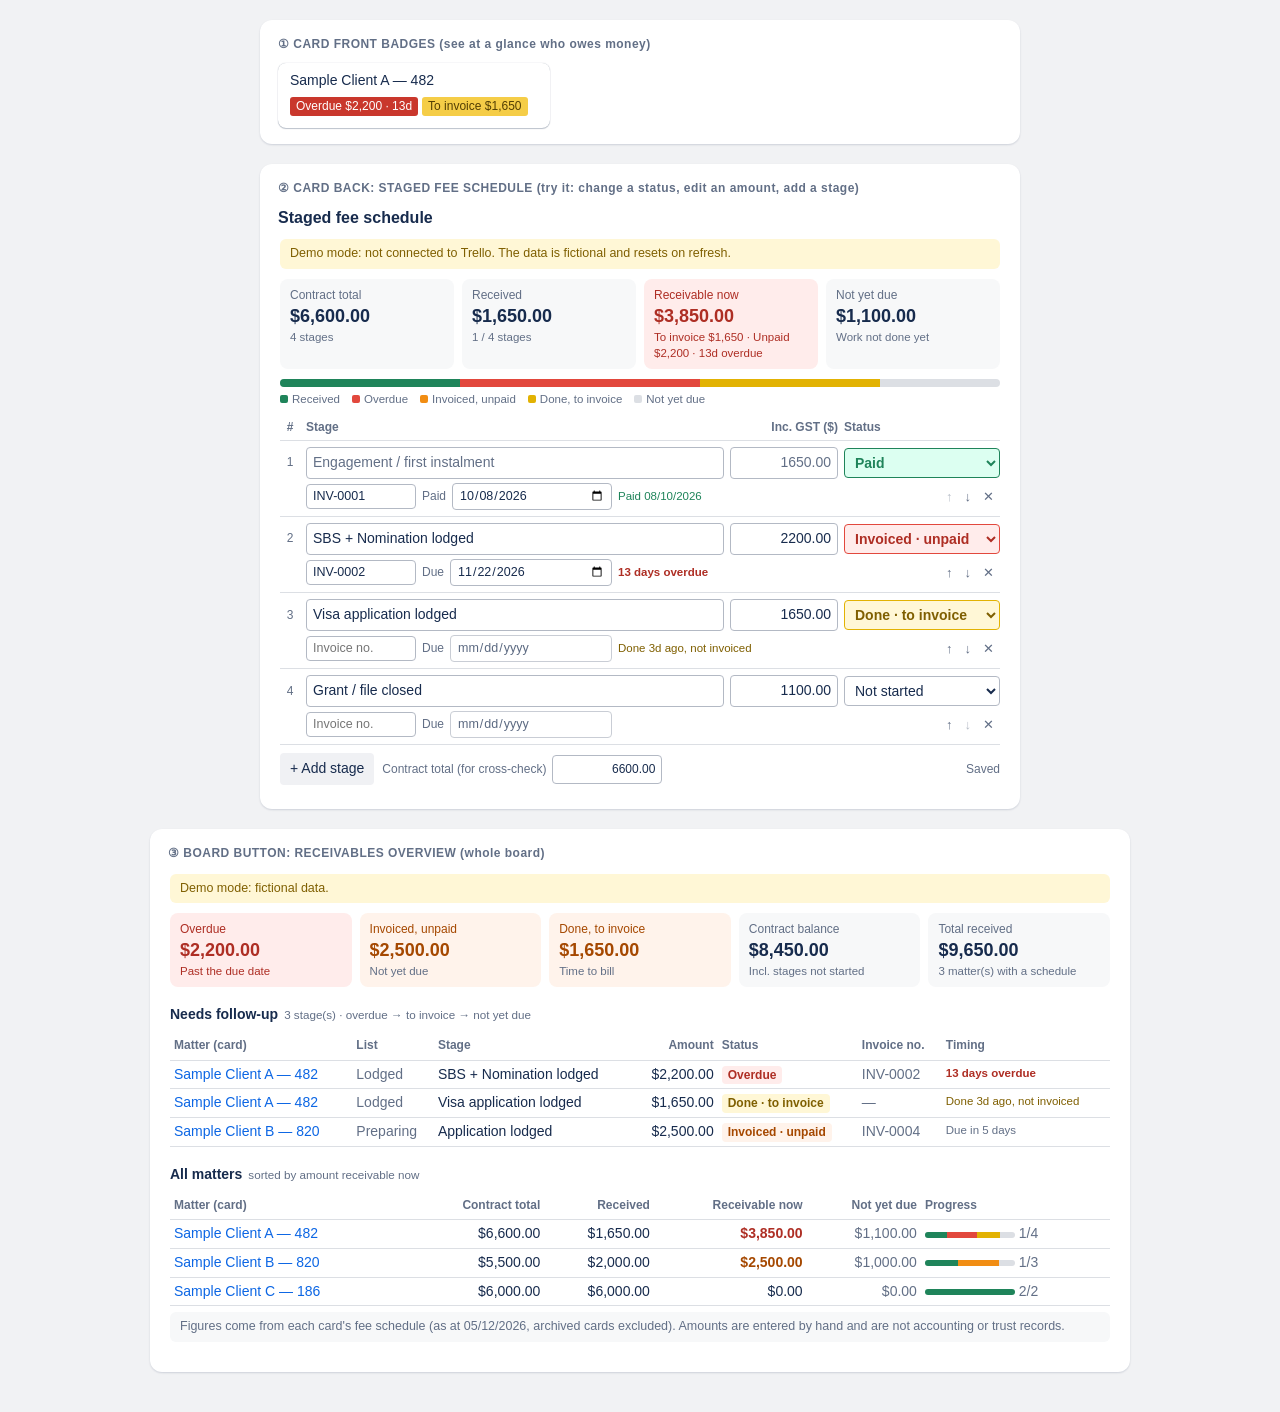
==== demo-preview.html @ 7f4d50b5 "Add Matter Fee Manager Trello Power-Up (English) Staged fee schedule for fixed-fee matters: card-bac" ====
<!DOCTYPE html>
<html lang="en">
<head>
<meta charset="utf-8">
<meta name="viewport" content="width=device-width, initial-scale=1">
<title>Matter Fee Manager — offline demo</title>
<style>
:root {
  --fg: #172b4d; --muted: #626f86; --line: #dcdfe4; --bg: transparent; --panel: #f7f8f9;
  --input-bg: #ffffff; --input-line: #b3b9c4; --focus: #388bff;
  --green: #1f845a; --green-bg: #dcfff1;
  --yellow: #7f5f01; --yellow-bg: #fff7d6; --yellow-bar: #e2b203;
  --orange: #a54800; --orange-bg: #fff3eb; --orange-bar: #f18d13;
  --red: #ae2e24; --red-bg: #ffeceb; --red-bar: #e2483d;
  --gray-bar: #dcdfe4; --btn: #091e420f; --btn-hover: #091e4224; --primary: #0c66e4; --primary-fg: #fff;
}
:root[data-theme="dark"] {
  --fg: #b6c2cf; --muted: #8c9bab; --line: #38414a; --panel: #22272b;
  --input-bg: #22272b; --input-line: #738496; --focus: #85b8ff;
  --green: #7ee2b8; --green-bg: #164b35;
  --yellow: #f5cd47; --yellow-bg: #533f04; --yellow-bar: #cf9f02;
  --orange: #fec195; --orange-bg: #702e00; --orange-bar: #f18d13;
  --red: #fd9891; --red-bg: #5d1f1a; --red-bar: #e2483d;
  --gray-bar: #454f59; --btn: #a1bdd914; --btn-hover: #a6c5e229; --primary: #579dff; --primary-fg: #1d2125;
}
* { box-sizing: border-box; }
html, body { margin: 0; padding: 0; background: var(--bg); }
body {
  color: var(--fg);
  font: 14px/1.4 -apple-system, BlinkMacSystemFont, "Segoe UI", Roboto, "Noto Sans", "PingFang SC", "Microsoft YaHei", sans-serif;
}
.mfm { padding: 2px 2px 8px; }
.mfm.pad { padding: 16px; }
.muted { color: var(--muted); }
.num { font-variant-numeric: tabular-nums; text-align: right; white-space: nowrap; }

/* summary */
.tiles { display: grid; grid-template-columns: repeat(4, minmax(0, 1fr)); gap: 8px; }
.tiles.five { grid-template-columns: repeat(5, minmax(0, 1fr)); }
.tile { background: var(--panel); border-radius: 8px; padding: 8px 10px; min-width: 0; }
.tile .k { font-size: 12px; color: var(--muted); }
.tile .v { font-size: 18px; font-weight: 600; font-variant-numeric: tabular-nums; white-space: nowrap; overflow: hidden; text-overflow: ellipsis; }
.tile .sub { font-size: 11.5px; color: var(--muted); min-height: 16px; }
.tile.hot { background: var(--orange-bg); }
.tile.hot .v, .tile.hot .k { color: var(--orange); }
.tile.late { background: var(--red-bg); }
.tile.late .v, .tile.late .k, .tile.late .sub { color: var(--red); }
.tile.done { background: var(--green-bg); }
.tile.done .v, .tile.done .k { color: var(--green); }

.bar { display: flex; height: 8px; border-radius: 4px; overflow: hidden; background: var(--gray-bar); margin: 10px 0 4px; }
.bar i { display: block; height: 100%; }
.bar .p { background: var(--green); } .bar .l { background: var(--red-bar); }
.bar .w { background: var(--orange-bar); } .bar .t { background: var(--yellow-bar); }
.legend { display: flex; gap: 12px; flex-wrap: wrap; font-size: 11.5px; color: var(--muted); margin-bottom: 8px; }
.legend span::before { content: ""; display: inline-block; width: 8px; height: 8px; border-radius: 2px; margin-right: 4px; background: var(--gray-bar); }
.legend .p::before { background: var(--green); } .legend .l::before { background: var(--red-bar); }
.legend .w::before { background: var(--orange-bar); } .legend .t::before { background: var(--yellow-bar); }

.note { border-radius: 6px; padding: 6px 10px; font-size: 12.5px; margin: 6px 0; }
.note.warn { background: var(--yellow-bg); color: var(--yellow); }
.note.err { background: var(--red-bg); color: var(--red); }
.note.info { background: var(--panel); color: var(--muted); }

/* tables */
table { width: 100%; border-collapse: collapse; }
th { text-align: left; font-size: 12px; font-weight: 600; color: var(--muted); padding: 6px 4px; border-bottom: 1px solid var(--line); white-space: nowrap; }
td { padding: 4px; border-bottom: 1px solid var(--line); vertical-align: top; }
th.num { text-align: right; }
td.idx { color: var(--muted); width: 22px; padding-top: 10px; font-size: 12px; }
tr.paid td input.name { color: var(--muted); }

input[type="text"], input[type="date"], input[type="number"], select, textarea {
  width: 100%; font: inherit; color: var(--fg); background: var(--input-bg);
  border: 1px solid var(--input-line); border-radius: 4px; padding: 5px 6px; min-width: 0;
}
input:focus, select:focus, textarea:focus { outline: 2px solid var(--focus); outline-offset: -1px; }
input.bad { outline: 2px solid var(--red-bar); outline-offset: -1px; }
input:disabled, select:disabled { opacity: .7; }
input.amt { text-align: right; font-variant-numeric: tabular-nums; }
td.c-amt { width: 104px; } td.c-st { width: 148px; } td.c-inv { width: 96px; } td.c-date { width: 136px; } td.c-act { width: 74px; white-space: nowrap; }
select.s0 { background: var(--input-bg); }
select.s1 { background: var(--yellow-bg); color: var(--yellow); border-color: var(--yellow-bar); font-weight: 600; }
select.s2 { background: var(--orange-bg); color: var(--orange); border-color: var(--orange-bar); font-weight: 600; }
select.s2.late { background: var(--red-bg); color: var(--red); border-color: var(--red-bar); }
select.s3 { background: var(--green-bg); color: var(--green); border-color: var(--green); font-weight: 600; }
.hint { font-size: 11.5px; color: var(--muted); margin-top: 2px; white-space: nowrap; }
.hint.warn { color: var(--yellow); } .hint.late { color: var(--red); font-weight: 600; } .hint.ok { color: var(--green); }

.pill { display: inline-block; border-radius: 4px; padding: 1px 6px; font-size: 12px; font-weight: 600; white-space: nowrap; }
.pill.s1 { background: var(--yellow-bg); color: var(--yellow); }
.pill.s2 { background: var(--orange-bg); color: var(--orange); }
.pill.late { background: var(--red-bg); color: var(--red); }

button { font: inherit; color: var(--fg); background: var(--btn); border: 0; border-radius: 4px; padding: 6px 10px; cursor: pointer; }
button:hover { background: var(--btn-hover); }
button.primary { background: var(--primary); color: var(--primary-fg); font-weight: 600; }
button.icon { padding: 4px 6px; background: transparent; color: var(--muted); font-size: 13px; line-height: 1; }
button.icon:hover { background: var(--btn-hover); color: var(--fg); }
button.danger { background: var(--red-bg); color: var(--red); font-size: 12px; padding: 4px 6px; }
button:disabled { opacity: .45; cursor: default; }
a.link { color: var(--primary); cursor: pointer; text-decoration: none; }
a.link:hover { text-decoration: underline; }

.foot { display: flex; align-items: center; gap: 8px; flex-wrap: wrap; margin-top: 8px; }
.foot .grow { flex: 1; }
.foot label { font-size: 12px; color: var(--muted); display: flex; align-items: center; gap: 6px; }
.foot label input { width: 110px; }
.savebar { display: flex; align-items: center; gap: 8px; }
.savebar .state { font-size: 12px; color: var(--muted); }
.savebar .state.dirty { color: var(--orange); font-weight: 600; }

h2 { font-size: 14px; margin: 18px 0 6px; }
h2 small { font-weight: 400; color: var(--muted); margin-left: 6px; }
.empty { padding: 14px; text-align: center; color: var(--muted); background: var(--panel); border-radius: 8px; }
.demo-banner { background: var(--yellow-bg); color: var(--yellow); border-radius: 6px; padding: 6px 10px; font-size: 12.5px; margin-bottom: 10px; }
.field { margin-bottom: 12px; }
.field > label { display: block; font-size: 12px; font-weight: 600; color: var(--muted); margin-bottom: 4px; }
.tpl { border: 1px solid var(--line); border-radius: 8px; padding: 8px; margin-bottom: 8px; }
.tpl .row { display: flex; gap: 6px; margin-bottom: 6px; }
textarea { min-height: 84px; resize: vertical; font-family: inherit; }
.minibar { display: inline-flex; width: 90px; height: 6px; border-radius: 3px; overflow: hidden; background: var(--gray-bar); vertical-align: middle; }
.minibar i { display: block; height: 100%; }

@media (max-width: 560px) {
  .tiles, .tiles.five { grid-template-columns: repeat(2, minmax(0, 1fr)); }
  td.c-inv, th.c-inv { display: none; }
  td.c-st { width: 120px; } td.c-date { width: 120px; }
}

/* fee schedule stage rows (two-line layout for the narrow card back) */
.stage { border-bottom: 1px solid var(--line); padding: 6px 0; }
.stage.head { padding: 4px 0; font-size: 12px; font-weight: 600; color: var(--muted); }
.stage .l1 { display: grid; grid-template-columns: 20px minmax(0, 1fr) 108px 156px; gap: 6px; align-items: center; }
.stage .l2 { display: grid; grid-template-columns: 20px 110px 190px minmax(0, 1fr) auto; gap: 6px; align-items: center; margin-top: 4px; }
.stage .idx { color: var(--muted); font-size: 12px; text-align: center; }
.stage .l2 input { padding: 3px 6px; font-size: 12.5px; }
.stage .dl { display: flex; align-items: center; gap: 6px; font-size: 12px; color: var(--muted); white-space: nowrap; }
.stage .dl input { flex: 1; }
.stage .hint { margin-top: 0; overflow: hidden; text-overflow: ellipsis; }
.stage .acts { white-space: nowrap; }
.stage.paid input.name, .stage.paid input.amt { color: var(--muted); }
@media (max-width: 520px) {
  .stage .l1 { grid-template-columns: 20px minmax(0, 1fr) 96px; }
  .stage .l1 select { grid-column: 2 / 4; }
  .stage .l2 { grid-template-columns: 20px minmax(0, 1fr) minmax(0, 1.4fr); }
  .stage .l2 .hint { grid-column: 2 / 3; }
  .stage .l2 .acts { grid-column: 3 / 4; text-align: right; }
}
@media (max-width: 520px) { .stage.head .l1 span:nth-child(4) { display: none; } }

body { background: #f1f2f4; padding: 20px; }
.demo-wrap { max-width: 760px; margin: 0 auto 20px; background: #fff; border-radius: 12px; padding: 16px 18px; box-shadow: 0 1px 2px #091e4226; }
.demo-wrap.wide { max-width: 980px; }
.demo-h { font-size: 12px; font-weight: 700; color: #626f86; letter-spacing: .04em; margin-bottom: 10px; }
.front { width: 272px; background: #fff; border-radius: 8px; box-shadow: 0 1px 1px #091e4240, 0 0 1px #091e424f; padding: 8px 12px; }
.front .nm { margin-bottom: 6px; }
.bdg { display: inline-block; border-radius: 3px; padding: 1px 6px; font-size: 12px; margin: 0 4px 4px 0; background: #091e420f; }
.bdg.red { background: #c9372c; color: #fff; } .bdg.orange { background: #e2740f; color: #fff; }
.bdg.yellow { background: #f5cd47; color: #533f04; } .bdg.green { background: #1f845a; color: #fff; }
.sec-title { font-weight: 600; font-size: 16px; margin-bottom: 8px; }
</style>
</head>
<body>
<div class="demo-wrap"><div class="demo-h">① CARD FRONT BADGES (see at a glance who owes money)</div><div class="front"><div class="nm">Sample Client A — 482</div><div id="demo-badges"></div></div></div>
<div class="demo-wrap"><div class="demo-h">② CARD BACK: STAGED FEE SCHEDULE (try it: change a status, edit an amount, add a stage)</div><div class="sec-title">Staged fee schedule</div><div id="mfm-section" class="mfm"></div></div>
<div class="demo-wrap wide"><div class="demo-h">③ BOARD BUTTON: RECEIVABLES OVERVIEW (whole board)</div><div id="mfm-overview" class="mfm"></div></div>
<script>
/* Matter Fee Manager — shared logic (money, dates, statuses, totals, badges, demo data)
 * Where data lives:
 *   card   t.set('card',  'shared', 'fee', {...})   the staged fee schedule of each card
 *   board  t.set('board', 'shared', 'cfg', {...})   payment terms, stage templates
 * Trello limit: 4096 characters of serialized data per scope/visibility pair.
 */
(function (root) {
  'use strict';

  var MFM = {};
  MFM.KEY = 'fee';
  MFM.CFG_KEY = 'cfg';
  MFM.SIZE_LIMIT = 3900; // headroom below 4096

  // Status: 0 not started → 1 done, to invoice → 2 invoiced, unpaid → 3 paid
  MFM.STATUS = [
    { id: 0, label: 'Not started', cls: 's0' },
    { id: 1, label: 'Done · to invoice', cls: 's1' },
    { id: 2, label: 'Invoiced · unpaid', cls: 's2' },
    { id: 3, label: 'Paid', cls: 's3' }
  ];

  MFM.DEFAULT_CFG = {
    terms: 7,
    tpls: [
      {
        n: 'Three-stage example (fill in amounts)',
        st: [
          { n: 'Engagement / first instalment', a: 0 },
          { n: 'Application lodged', a: 0 },
          { n: 'Grant / file closed', a: 0 }
        ]
      }
    ]
  };

  /* ---------- dates ---------- */
  function pad(n) { return n < 10 ? '0' + n : '' + n; }
  function iso(d) { return d.getFullYear() + '-' + pad(d.getMonth() + 1) + '-' + pad(d.getDate()); }
  function parseIso(s) {
    var m = /^(\d{4})-(\d{2})-(\d{2})$/.exec(s || '');
    return m ? new Date(+m[1], +m[2] - 1, +m[3]) : null;
  }
  MFM.today = function () { return iso(new Date()); };
  MFM.addDays = function (s, n) {
    var d = parseIso(s);
    if (!d) return '';
    d.setDate(d.getDate() + n);
    return iso(d);
  };
  MFM.daysBetween = function (a, b) {
    var x = parseIso(a), y = parseIso(b);
    if (!x || !y) return 0;
    return Math.round((y.getTime() - x.getTime()) / 86400000);
  };
  MFM.fmtDate = function (s) {
    var d = parseIso(s);
    return d ? pad(d.getDate()) + '/' + pad(d.getMonth() + 1) + '/' + d.getFullYear() : '';
  };

  /* ---------- money (stored as integer cents to avoid float errors) ---------- */
  MFM.parseMoney = function (v) {
    if (typeof v === 'number') return isFinite(v) && v >= 0 ? Math.round(v * 100) : null;
    var s = String(v == null ? '' : v).replace(/[\s,，$＄]/g, '').replace(/^(AUD|A)/i, '');
    if (s === '') return 0;
    var m = /^(\d+)(?:\.(\d{1,2}))?$/.exec(s);
    if (!m) return null;
    var cents = parseInt(m[1], 10) * 100;
    if (m[2]) cents += parseInt((m[2] + '0').slice(0, 2), 10);
    return cents;
  };
  MFM.fmtMoney = function (cents, short) {
    cents = Math.round(cents || 0);
    var neg = cents < 0;
    if (neg) cents = -cents;
    var dollars = Math.floor(cents / 100).toString().replace(/\B(?=(\d{3})+(?!\d))/g, ',');
    var c = cents % 100;
    var out = '$' + dollars + (short && c === 0 ? '' : '.' + pad(c));
    return neg ? '-' + out : out;
  };
  MFM.moneyInput = function (cents) {
    cents = Math.round(cents || 0);
    return Math.floor(cents / 100) + '.' + pad(cents % 100);
  };

  /* ---------- data shape ---------- */
  MFM.newId = function () {
    return Math.random().toString(36).slice(2, 8);
  };
  MFM.newStage = function (name, amount) {
    return { i: MFM.newId(), n: name || '', a: amount || 0, s: 0 };
  };
  // normalise whatever was stored into {v, c?, st:[{i,n,a,s,inv,d,dd,bd,pd}]}
  MFM.normalize = function (fee) {
    var out = { v: 1, st: [] };
    if (!fee || typeof fee !== 'object') return out;
    if (typeof fee.c === 'number' && fee.c > 0) out.c = Math.round(fee.c);
    (fee.st || []).forEach(function (s) {
      if (!s || typeof s !== 'object') return;
      var st = {
        i: s.i || MFM.newId(),
        n: String(s.n || ''),
        a: typeof s.a === 'number' && isFinite(s.a) ? Math.round(s.a) : 0,
        s: s.s === 1 || s.s === 2 || s.s === 3 ? s.s : 0
      };
      ['inv', 'd', 'dd', 'bd', 'pd'].forEach(function (k) { if (s[k]) st[k] = String(s[k]); });
      out.st.push(st);
    });
    return out;
  };
  // drop empty fields before saving to save characters
  MFM.compact = function (fee) {
    var n = MFM.normalize(fee);
    n.st.forEach(function (s) { s.n = s.n.trim(); });
    return n;
  };
  MFM.cfg = function (raw) {
    var d = MFM.DEFAULT_CFG;
    if (!raw || typeof raw !== 'object') return JSON.parse(JSON.stringify(d));
    var terms = parseInt(raw.terms, 10);
    var out = { terms: isFinite(terms) && terms >= 0 ? terms : d.terms, tpls: [] };
    (Array.isArray(raw.tpls) ? raw.tpls : d.tpls).forEach(function (t) {
      if (!t || !t.n) return;
      out.tpls.push({
        n: String(t.n),
        st: (t.st || []).map(function (s) { return { n: String(s.n || ''), a: Math.round(s.a || 0) }; })
      });
    });
    return out;
  };
  MFM.fromTemplate = function (tpl) {
    return { v: 1, st: (tpl && tpl.st ? tpl.st : []).map(function (s) { return MFM.newStage(s.n, s.a); }) };
  };
  // template text: one stage per line, "Stage name | amount"
  MFM.parseTemplateLines = function (text) {
    var out = [], bad = [];
    String(text || '').split(/\r?\n/).forEach(function (line, idx) {
      line = line.trim();
      if (!line) return;
      var parts = line.split(/[|｜]/);
      var name = parts[0].trim();
      var amt = parts.length > 1 ? MFM.parseMoney(parts.slice(1).join('')) : 0;
      if (!name || amt === null) { bad.push(idx + 1); return; }
      out.push({ n: name, a: amt });
    });
    return { stages: out, badLines: bad };
  };
  MFM.templateToText = function (tpl) {
    return (tpl.st || []).map(function (s) { return s.n + ' | ' + MFM.moneyInput(s.a); }).join('\n');
  };

  /* ---------- status change: stamp dates automatically ---------- */
  MFM.setStatus = function (stage, to, cfg, today) {
    today = today || MFM.today();
    var terms = cfg && typeof cfg.terms === 'number' ? cfg.terms : MFM.DEFAULT_CFG.terms;
    to = +to;
    if (to >= 1 && !stage.dd) stage.dd = today;                 // date work completed
    if (to >= 2 && !stage.bd) stage.bd = today;                 // invoice date
    if (to >= 2 && !stage.d) stage.d = MFM.addDays(stage.bd, terms); // payment due date
    if (to >= 3 && !stage.pd) stage.pd = today;                 // date paid
    if (to < 3) delete stage.pd;
    if (to < 2) { delete stage.bd; delete stage.d; }
    if (to < 1) delete stage.dd;
    stage.s = to;
    return stage;
  };

  /* ---------- per-stage timing note ---------- */
  MFM.stageNote = function (stage, today) {
    today = today || MFM.today();
    if (stage.s === 1) {
      var w = stage.dd ? MFM.daysBetween(stage.dd, today) : 0;
      return { kind: 'warn', days: w, text: w > 0 ? 'Done ' + w + 'd ago, not invoiced' : 'Done today, to invoice' };
    }
    if (stage.s === 2) {
      if (!stage.d) return { kind: 'wait', days: 0, text: 'No due date set' };
      var late = MFM.daysBetween(stage.d, today);
      if (late > 0) return { kind: 'late', days: late, text: late + (late === 1 ? ' day' : ' days') + ' overdue' };
      if (late === 0) return { kind: 'wait', days: 0, text: 'Due today' };
      return { kind: 'wait', days: late, text: 'Due in ' + (-late) + (late === -1 ? ' day' : ' days') };
    }
    if (stage.s === 3) return { kind: 'ok', days: 0, text: stage.pd ? 'Paid ' + MFM.fmtDate(stage.pd) : 'Paid' };
    return { kind: 'none', days: 0, text: '' };
  };

  /* ---------- totals ---------- */
  MFM.summarize = function (fee, today) {
    today = today || MFM.today();
    var f = MFM.normalize(fee);
    var r = {
      n: f.st.length, nPaid: 0,
      sum: 0,        // sum of all stages
      paid: 0,       // paid
      toInvoice: 0,  // done, to invoice
      awaiting: 0,   // invoiced, unpaid (incl. overdue)
      overdue: 0,    // of which overdue
      overdueDays: 0,
      notDue: 0,     // not started
      contract: f.c || null
    };
    f.st.forEach(function (s) {
      r.sum += s.a;
      if (s.s === 3) { r.paid += s.a; r.nPaid++; }
      else if (s.s === 2) {
        r.awaiting += s.a;
        var late = s.d ? MFM.daysBetween(s.d, today) : 0;
        if (late > 0) { r.overdue += s.a; if (late > r.overdueDays) r.overdueDays = late; }
      }
      else if (s.s === 1) r.toInvoice += s.a;
      else r.notDue += s.a;
    });
    r.receivable = r.toInvoice + r.awaiting;        // due now but not yet received
    r.total = r.contract !== null ? r.contract : r.sum;
    r.mismatch = r.contract !== null && r.contract !== r.sum;
    r.outstanding = r.sum - r.paid;                 // contract balance still to collect
    return r;
  };

  /* ---------- card front badges ---------- */
  MFM.badges = function (fee, today) {
    if (!fee) return [];
    var r = MFM.summarize(fee, today);
    if (!r.n) return [];
    var out = [];
    if (r.overdue > 0) out.push({ text: 'Overdue ' + MFM.fmtMoney(r.overdue, true) + ' · ' + r.overdueDays + 'd', color: 'red' });
    if (r.awaiting - r.overdue > 0) out.push({ text: 'Unpaid ' + MFM.fmtMoney(r.awaiting - r.overdue, true), color: 'orange' });
    if (r.toInvoice > 0) out.push({ text: 'To invoice ' + MFM.fmtMoney(r.toInvoice, true), color: 'yellow' });
    if (!out.length) {
      if (r.sum > 0 && r.paid === r.sum) out.push({ text: 'Paid in full ' + MFM.fmtMoney(r.sum, true), color: 'green' });
      else out.push({ text: 'Paid ' + MFM.fmtMoney(r.paid, true) + ' / ' + MFM.fmtMoney(r.sum, true) });
    }
    return out;
  };

  MFM.sizeOf = function (obj) { return JSON.stringify(obj).length; };

  /* ---------- tiny DOM helper (textContent only, no HTML strings) ---------- */
  MFM.h = function (tag, attrs, kids) {
    var el = document.createElement(tag);
    if (attrs) Object.keys(attrs).forEach(function (k) {
      var v = attrs[k];
      if (v === null || v === undefined || v === false) return;
      if (k === 'class') el.className = v;
      else if (k === 'text') el.textContent = v;
      else if (k.slice(0, 2) === 'on') el.addEventListener(k.slice(2), v);
      else if (k === 'value') el.value = v;
      else if (v === true) el.setAttribute(k, '');
      else el.setAttribute(k, v);
    });
    (kids || []).forEach(function (c) {
      if (c === null || c === undefined || c === false) return;
      el.appendChild(typeof c === 'string' ? document.createTextNode(c) : c);
    });
    return el;
  };

  // replace children (null / false are skipped)
  MFM.fill = function (el, kids) {
    el.replaceChildren.apply(el, (kids || []).filter(function (k) { return k !== null && k !== undefined && k !== false; }));
    return el;
  };

  MFM.applyTheme = function (t) {
    try {
      var ctx = t.getContext ? t.getContext() : null;
      var set = function (theme) { document.documentElement.setAttribute('data-theme', theme === 'dark' ? 'dark' : 'light'); };
      if (ctx && ctx.initialTheme) set(ctx.initialTheme);
      if (typeof t.subscribeToThemeChanges === 'function') t.subscribeToThemeChanges(set);
    } catch (e) { /* stay on the light theme if the theme API is unavailable */ }
  };

  /* ---------- Trello vs demo environment ---------- */
  MFM.inTrello = function () {
    return !!(root.TrelloPowerUp && root.location && root.location.hash && root.location.hash.length > 1);
  };
  MFM.getT = function () {
    if (MFM.inTrello()) return root.TrelloPowerUp.iframe();
    MFM.demo = true;
    return MFM.mockT();
  };

  // fictional demo data (not real clients), used only when a page is opened outside Trello
  var mock = null;
  MFM.mockT = function () {
    if (mock) return mock;
    var today = MFM.today();
    var ago = function (n) { return MFM.addDays(today, -n); };
    var store = {
      board: { cfg: JSON.parse(JSON.stringify(MFM.DEFAULT_CFG)) },
      lists: [{ id: 'l1', name: 'Preparing' }, { id: 'l2', name: 'Lodged' }],
      cards: [
        { id: 'c1', name: 'Sample Client A — 482', idList: 'l2' },
        { id: 'c2', name: 'Sample Client B — 820', idList: 'l1' },
        { id: 'c3', name: 'Sample Client C — 186', idList: 'l2' },
        { id: 'c4', name: 'Sample Client D — 600 (no fee schedule)', idList: 'l1' }
      ],
      fee: {
        c1: { v: 1, c: 660000, st: [
          { i: 'a1', n: 'Engagement / first instalment', a: 165000, s: 3, inv: 'INV-0001', dd: ago(60), bd: ago(60), d: ago(53), pd: ago(58) },
          { i: 'a2', n: 'SBS + Nomination lodged', a: 220000, s: 2, inv: 'INV-0002', dd: ago(21), bd: ago(20), d: ago(13) },
          { i: 'a3', n: 'Visa application lodged', a: 165000, s: 1, dd: ago(3) },
          { i: 'a4', n: 'Grant / file closed', a: 110000, s: 0 }
        ] },
        c2: { v: 1, st: [
          { i: 'b1', n: 'Engagement / first instalment', a: 200000, s: 3, inv: 'INV-0003', dd: ago(30), bd: ago(30), d: ago(23), pd: ago(29) },
          { i: 'b2', n: 'Application lodged', a: 250000, s: 2, inv: 'INV-0004', dd: ago(2), bd: ago(2), d: MFM.addDays(today, 5) },
          { i: 'b3', n: 'Grant', a: 100000, s: 0 }
        ] },
        c3: { v: 1, st: [
          { i: 'd1', n: 'Engagement / first instalment', a: 300000, s: 3, inv: 'INV-0005', dd: ago(90), bd: ago(90), d: ago(83), pd: ago(88) },
          { i: 'd2', n: 'Grant / file closed', a: 300000, s: 3, inv: 'INV-0006', dd: ago(10), bd: ago(10), d: ago(3), pd: ago(5) }
        ] }
      }
    };
    var renderers = [];
    var fire = function () { renderers.forEach(function (fn) { setTimeout(fn, 0); }); };
    var cardId = function (scope) { return scope === 'card' ? 'c1' : scope; };
    mock = {
      _store: store,
      get: function (scope, vis, key, def) {
        var v;
        if (scope === 'board') v = store.board[key];
        else v = (store[key] || {})[cardId(scope)];
        return Promise.resolve(v === undefined ? def : JSON.parse(JSON.stringify(v)));
      },
      set: function (scope, vis, key, value) {
        if (scope === 'board') store.board[key] = JSON.parse(JSON.stringify(value));
        else { store[key] = store[key] || {}; store[key][cardId(scope)] = JSON.parse(JSON.stringify(value)); }
        fire();
        return Promise.resolve();
      },
      remove: function (scope, vis, key) {
        if (scope === 'board') delete store.board[key];
        else if (store[key]) delete store[key][cardId(scope)];
        fire();
        return Promise.resolve();
      },
      render: function (fn) { renderers.push(fn); return fn(); },
      cards: function () { return Promise.resolve(store.cards.slice()); },
      lists: function () { return Promise.resolve(store.lists.slice()); },
      getContext: function () { return { card: 'c1', permissions: { card: 'write', board: 'write' } }; },
      sizeTo: function () { return Promise.resolve(); },
      showCard: function (id) { window.console && console.log('[demo] open card', id); return Promise.resolve(); },
      closePopup: function () { return Promise.resolve(); },
      closeModal: function () { return Promise.resolve(); }
    };
    return mock;
  };

  root.MFM = MFM;
  if (typeof module !== 'undefined' && module.exports) module.exports = MFM;
})(typeof window !== 'undefined' ? window : globalThis);

</script>
<script>
/* Matter Fee Manager — the staged fee schedule on the card back
 * Save strategy: Trello reloads the card-back-section iframe after t.set, so text and
 * amount edits stay local (shown as "unsaved") and are written in one go when:
 *   1) a status changes  2) Save is clicked  3) the user clicks outside the schedule (window blur)
 */
(function () {
  'use strict';
  var MFM = window.MFM, h = MFM.h;

  MFM.mountSection = function (t, root) {
    var state = { v: 1, st: [] };
    var cfg = MFM.cfg(null);
    var dirty = false, saving = false, canWrite = true, errMsg = '', armedDelete = null;
    var summaryEl, barEl, saveEl, errEl;

    try {
      var ctx = t.getContext() || {};
      if (ctx.permissions && ctx.permissions.card && ctx.permissions.card !== 'write') canWrite = false;
    } catch (e) { /* if permissions are unavailable assume writable; a failed write shows an error */ }

    function resize() { try { t.sizeTo('#' + root.id); } catch (e) { /* demo mode */ } }

    function load() {
      return Promise.all([
        t.get('card', 'shared', MFM.KEY),
        t.get('board', 'shared', MFM.CFG_KEY)
      ]).then(function (r) {
        cfg = MFM.cfg(r[1]);
        if (!dirty && !saving) state = MFM.normalize(r[0]);
        draw();
      });
    }

    function markDirty() {
      dirty = true;
      drawSummary();
      drawSave();
    }

    function hasBadAmount() { return !!root.querySelector('input.bad'); }

    function save() {
      if (!canWrite || saving) return Promise.resolve(false);
      if (hasBadAmount()) { errMsg = 'An amount is not valid (digits only, up to two decimals). Fix it, then save.'; drawErr(); return Promise.resolve(false); }
      var payload = MFM.compact(state);
      if (MFM.sizeOf(payload) > MFM.SIZE_LIMIT) {
        errMsg = 'This exceeds Trello\'s per-card storage limit (about 4,000 characters). Shorten stage names or use fewer stages.';
        drawErr();
        return Promise.resolve(false);
      }
      saving = true; errMsg = ''; drawSave(); drawErr();
      return t.set('card', 'shared', MFM.KEY, payload).then(function () {
        saving = false; dirty = false; drawSave();
        return true;
      }, function (err) {
        saving = false;
        errMsg = 'Save failed: ' + (err && err.message ? err.message : 'unknown error') + '. Your edits are still on the page; try again.';
        drawSave(); drawErr();
        return false;
      });
    }

    function revert() { dirty = false; errMsg = ''; load(); }

    /* ---------- summary ---------- */
    function drawSummary() {
      var r = MFM.summarize(state);
      var kids = [];
      kids.push(h('div', { class: 'tile' }, [
        h('div', { class: 'k', text: 'Contract total' }),
        h('div', { class: 'v', text: MFM.fmtMoney(r.total) }),
        h('div', { class: 'sub', text: r.n + (r.n === 1 ? ' stage' : ' stages') })
      ]));
      kids.push(h('div', { class: 'tile' + (r.sum > 0 && r.paid === r.sum ? ' done' : '') }, [
        h('div', { class: 'k', text: 'Received' }),
        h('div', { class: 'v', text: MFM.fmtMoney(r.paid) }),
        h('div', { class: 'sub', text: r.nPaid + ' / ' + r.n + ' stages' })
      ]));
      var sub = [];
      if (r.toInvoice > 0) sub.push('To invoice ' + MFM.fmtMoney(r.toInvoice, true));
      if (r.awaiting > 0) sub.push('Unpaid ' + MFM.fmtMoney(r.awaiting, true));
      if (r.overdue > 0) sub.push(r.overdueDays + 'd overdue');
      kids.push(h('div', { class: 'tile' + (r.overdue > 0 ? ' late' : (r.receivable > 0 ? ' hot' : '')) }, [
        h('div', { class: 'k', text: 'Receivable now' }),
        h('div', { class: 'v', text: MFM.fmtMoney(r.receivable) }),
        h('div', { class: 'sub', text: sub.join(' · ') || 'Nothing due right now' })
      ]));
      kids.push(h('div', { class: 'tile' }, [
        h('div', { class: 'k', text: 'Not yet due' }),
        h('div', { class: 'v', text: MFM.fmtMoney(r.notDue) }),
        h('div', { class: 'sub', text: 'Work not done yet' })
      ]));
      MFM.fill(summaryEl, kids);

      var base = r.sum > 0 ? r.sum : 1;
      var pct = function (v) { return 'width:' + (v / base * 100).toFixed(2) + '%'; };
      MFM.fill(barEl, [
        h('div', { class: 'bar' }, [
          h('i', { class: 'p', style: pct(r.paid) }),
          h('i', { class: 'l', style: pct(r.overdue) }),
          h('i', { class: 'w', style: pct(r.awaiting - r.overdue) }),
          h('i', { class: 't', style: pct(r.toInvoice) })
        ]),
        h('div', { class: 'legend' }, [
          h('span', { class: 'p', text: 'Received' }),
          h('span', { class: 'l', text: 'Overdue' }),
          h('span', { class: 'w', text: 'Invoiced, unpaid' }),
          h('span', { class: 't', text: 'Done, to invoice' }),
          h('span', { text: 'Not yet due' })
        ]),
        r.mismatch ? h('div', {
          class: 'note warn',
          text: 'Stages add up to ' + MFM.fmtMoney(r.sum) + ' ≠ contract total ' + MFM.fmtMoney(r.contract) +
            ' (difference ' + MFM.fmtMoney(Math.abs(r.contract - r.sum)) + '). Check the stage amounts or the contract total.'
        }) : null
      ]);
      resize();
    }

    function drawSave() {
      if (!saveEl) return;
      if (!canWrite) { MFM.fill(saveEl, [h('span', { class: 'state', text: 'Read-only (you cannot edit this card)' })]); return; }
      if (saving) { MFM.fill(saveEl, [h('span', { class: 'state', text: 'Saving…' })]); return; }
      if (dirty) {
        MFM.fill(saveEl, [
          h('span', { class: 'state dirty', text: 'Unsaved changes' }),
          h('button', { text: 'Discard', onclick: revert }),
          h('button', { class: 'primary', text: 'Save', onclick: function () { save(); } })
        ]);
      } else {
        MFM.fill(saveEl, [h('span', { class: 'state', text: 'Saved' })]);
      }
    }

    function drawErr() {
      if (!errEl) return;
      MFM.fill(errEl, [errMsg ? h('div', { class: 'note err', text: errMsg }) : null]);
      resize();
    }

    /* ---------- stage rows ---------- */
    function stageRow(s, idx) {
      var note = MFM.stageNote(s);
      var dis = !canWrite;

      var name = h('input', {
        type: 'text', class: 'name', value: s.n, placeholder: 'Stage name (e.g. Application lodged)', maxlength: '60', disabled: dis,
        oninput: function () { s.n = name.value; markDirty(); }
      });
      var amt = h('input', {
        type: 'text', class: 'amt', inputmode: 'decimal', value: MFM.moneyInput(s.a), disabled: dis,
        oninput: function () {
          var c = MFM.parseMoney(amt.value);
          if (c === null) { amt.classList.add('bad'); dirty = true; drawSave(); return; }
          amt.classList.remove('bad');
          s.a = c; markDirty();
        },
        onblur: function () { if (!amt.classList.contains('bad')) amt.value = MFM.moneyInput(s.a); }
      });
      var sel = h('select', {
        class: 's' + s.s + (note.kind === 'late' ? ' late' : ''), disabled: dis,
        onchange: function () {
          MFM.setStatus(s, +sel.value, cfg);
          dirty = true;
          draw();
          save(); // a status change saves immediately
        }
      }, MFM.STATUS.map(function (st) {
        var o = h('option', { value: String(st.id), text: st.label });
        if (st.id === s.s) o.selected = true;
        return o;
      }));
      var inv = h('input', {
        type: 'text', value: s.inv || '', placeholder: 'Invoice no.', maxlength: '24', disabled: dis,
        oninput: function () { if (inv.value.trim()) s.inv = inv.value.trim(); else delete s.inv; markDirty(); }
      });

      // date field: paid stages show the date paid, others the payment due date (auto-filled from the terms on invoicing)
      var dateKey = s.s === 3 ? 'pd' : 'd';
      var date = h('input', {
        type: 'date', value: s[dateKey] || '', disabled: dis || s.s < 2,
        title: s.s === 3 ? 'Date paid' : 'Payment due date (applies once invoiced)',
        onchange: function () { if (date.value) s[dateKey] = date.value; else delete s[dateKey]; markDirty(); drawRows(); }
      });

      var del;
      if (armedDelete === s.i) {
        del = h('button', { class: 'danger', text: 'Confirm delete', disabled: dis, onclick: function () {
          state.st.splice(idx, 1); armedDelete = null; dirty = true; draw();
        } });
      } else {
        del = h('button', { class: 'icon', text: '✕', title: 'Delete this stage', disabled: dis, onclick: function () { armedDelete = s.i; drawRows(); } });
      }
      var move = function (d) {
        return function () {
          var j = idx + d;
          if (j < 0 || j >= state.st.length) return;
          var tmp = state.st[idx]; state.st[idx] = state.st[j]; state.st[j] = tmp;
          dirty = true; draw();
        };
      };

      var dates = [];
      if (s.dd) dates.push('Done ' + MFM.fmtDate(s.dd));
      if (s.bd) dates.push('Invoiced ' + MFM.fmtDate(s.bd));

      return h('div', { class: 'stage' + (s.s === 3 ? ' paid' : '') }, [
        h('div', { class: 'l1' }, [
          h('span', { class: 'idx', text: String(idx + 1) }),
          name, amt, sel
        ]),
        h('div', { class: 'l2' }, [
          h('span', { class: 'idx' }),
          inv,
          h('label', { class: 'dl' }, [h('span', { text: s.s === 3 ? 'Paid' : 'Due' }), date]),
          h('span', { class: 'hint ' + (note.kind === 'warn' ? 'warn' : note.kind === 'late' ? 'late' : note.kind === 'ok' ? 'ok' : ''),
            text: note.text, title: dates.join(' · ') }),
          h('span', { class: 'acts' }, [
            h('button', { class: 'icon', text: '↑', title: 'Move up', disabled: dis || idx === 0, onclick: move(-1) }),
            h('button', { class: 'icon', text: '↓', title: 'Move down', disabled: dis || idx === state.st.length - 1, onclick: move(1) }),
            del
          ])
        ])
      ]);
    }

    var rowsEl;
    function drawRows() {
      if (!state.st.length) {
        var kids = [h('div', { text: 'No fee stages yet.' })];
        if (canWrite) {
          var btns = cfg.tpls.map(function (tpl) {
            return h('button', { text: 'Use template: ' + tpl.n, onclick: function () {
              state.st = MFM.fromTemplate(tpl).st; dirty = true; draw();
            } });
          });
          kids.push(h('div', { class: 'foot', style: 'justify-content:center' }, btns));
        }
        MFM.fill(rowsEl, [h('div', { class: 'empty' }, kids)]);
      } else {
        MFM.fill(rowsEl, [
          h('div', { class: 'stage head' }, [h('div', { class: 'l1' }, [
            h('span', { class: 'idx', text: '#' }), h('span', { text: 'Stage' }),
            h('span', { class: 'num', text: 'Inc. GST ($)' }), h('span', { text: 'Status' })
          ])])
        ].concat(state.st.map(stageRow)));
      }
      resize();
    }

    function draw() {
      summaryEl = h('div', { class: 'tiles' });
      barEl = h('div');
      rowsEl = h('div', { class: 'stages' });
      saveEl = h('div', { class: 'savebar' });
      errEl = h('div');

      var contract = h('input', {
        type: 'text', class: 'amt', inputmode: 'decimal', placeholder: 'optional', disabled: !canWrite,
        value: state.c ? MFM.moneyInput(state.c) : '',
        oninput: function () {
          var c = MFM.parseMoney(contract.value);
          if (c === null) { contract.classList.add('bad'); dirty = true; drawSave(); return; }
          contract.classList.remove('bad');
          if (c > 0) state.c = c; else delete state.c;
          markDirty();
        }
      });

      MFM.fill(root, [
        MFM.demo ? h('div', { class: 'demo-banner', text: 'Demo mode: not connected to Trello. The data is fictional and resets on refresh.' }) : null,
        summaryEl, barEl, rowsEl, errEl,
        h('div', { class: 'foot' }, [
          h('button', { text: '+ Add stage', disabled: !canWrite, onclick: function () {
            state.st.push(MFM.newStage('', 0)); dirty = true; draw();
            var names = root.querySelectorAll('input.name');
            if (names.length) names[names.length - 1].focus();
          } }),
          h('label', {}, [h('span', { text: 'Contract total (for cross-check)' }), contract]),
          h('span', { class: 'grow' }),
          saveEl
        ])
      ]);
      drawSummary(); drawRows(); drawSave(); drawErr();
    }

    // auto-save when the user clicks outside the schedule, so closing the card without pressing Save does not lose edits
    window.addEventListener('blur', function () { if (dirty && !saving) save(); });

    return t.render(load);
  };
})();

</script>
<script>
/* Matter Fee Manager — board-level receivables overview (modal opened from the board button) */
(function () {
  'use strict';
  var MFM = window.MFM, h = MFM.h;

  MFM.mountOverview = function (t, root) {
    function load() {
      return Promise.all([t.cards('id', 'name', 'idList'), t.lists('id', 'name')]).then(function (r) {
        var cards = r[0] || [], lists = {};
        (r[1] || []).forEach(function (l) { lists[l.id] = l.name; });
        return Promise.all(cards.map(function (c) {
          return t.get(c.id, 'shared', MFM.KEY).then(function (fee) {
            return { card: c, list: lists[c.idList] || '', fee: fee ? MFM.normalize(fee) : null };
          }, function () {
            return { card: c, list: lists[c.idList] || '', fee: null };
          });
        }));
      }).then(draw, function (err) {
        MFM.fill(root, [h('div', { class: 'note err', text: 'Could not read board data: ' + (err && err.message ? err.message : 'unknown error') })]);
      });
    }

    function cardLink(card) {
      return h('a', { class: 'link', text: card.name, title: 'Open card', onclick: function () {
        Promise.resolve(t.showCard(card.id)).then(function () { return t.closeModal(); }, function () { /* ignore */ });
      } });
    }

    function draw(rows) {
      var today = MFM.today();
      var withFee = rows.filter(function (x) { return x.fee && x.fee.st.length; });
      var tot = { toInvoice: 0, awaiting: 0, overdue: 0, outstanding: 0, paid: 0 };
      var todo = [];

      withFee.forEach(function (x) {
        x.sum = MFM.summarize(x.fee, today);
        tot.toInvoice += x.sum.toInvoice; tot.awaiting += x.sum.awaiting;
        tot.overdue += x.sum.overdue; tot.outstanding += x.sum.outstanding; tot.paid += x.sum.paid;
        x.fee.st.forEach(function (s) {
          if (s.s !== 1 && s.s !== 2) return;
          var note = MFM.stageNote(s, today);
          // sort: overdue (most days first) > to invoice (longest wait first) > not yet due (soonest first)
          var rank = note.kind === 'late' ? 3e6 + note.days : (s.s === 1 ? 2e6 + note.days : 1e6 + note.days);
          todo.push({ x: x, s: s, note: note, rank: rank });
        });
      });
      todo.sort(function (a, b) { return b.rank - a.rank; });

      var tiles = h('div', { class: 'tiles five' }, [
        h('div', { class: 'tile' + (tot.overdue > 0 ? ' late' : '') }, [
          h('div', { class: 'k', text: 'Overdue' }), h('div', { class: 'v', text: MFM.fmtMoney(tot.overdue) }),
          h('div', { class: 'sub', text: 'Past the due date' })]),
        h('div', { class: 'tile' + (tot.awaiting - tot.overdue > 0 ? ' hot' : '') }, [
          h('div', { class: 'k', text: 'Invoiced, unpaid' }), h('div', { class: 'v', text: MFM.fmtMoney(tot.awaiting - tot.overdue) }),
          h('div', { class: 'sub', text: 'Not yet due' })]),
        h('div', { class: 'tile' + (tot.toInvoice > 0 ? ' hot' : '') }, [
          h('div', { class: 'k', text: 'Done, to invoice' }), h('div', { class: 'v', text: MFM.fmtMoney(tot.toInvoice) }),
          h('div', { class: 'sub', text: 'Time to bill' })]),
        h('div', { class: 'tile' }, [
          h('div', { class: 'k', text: 'Contract balance' }), h('div', { class: 'v', text: MFM.fmtMoney(tot.outstanding) }),
          h('div', { class: 'sub', text: 'Incl. stages not started' })]),
        h('div', { class: 'tile' }, [
          h('div', { class: 'k', text: 'Total received' }), h('div', { class: 'v', text: MFM.fmtMoney(tot.paid) }),
          h('div', { class: 'sub', text: withFee.length + ' matter(s) with a schedule' })])
      ]);

      var todoTable;
      if (!todo.length) {
        todoTable = h('div', { class: 'empty', text: 'Nothing to invoice or chase right now.' });
      } else {
        todoTable = h('table', {}, [
          h('thead', {}, [h('tr', {}, [
            h('th', { text: 'Matter (card)' }), h('th', { text: 'List' }), h('th', { text: 'Stage' }),
            h('th', { class: 'num', text: 'Amount' }), h('th', { text: 'Status' }), h('th', { text: 'Invoice no.' }), h('th', { text: 'Timing' })
          ])]),
          h('tbody', {}, todo.map(function (it) {
            var late = it.note.kind === 'late';
            return h('tr', {}, [
              h('td', {}, [cardLink(it.x.card)]),
              h('td', { class: 'muted', text: it.x.list }),
              h('td', { text: it.s.n || '(unnamed stage)' }),
              h('td', { class: 'num', text: MFM.fmtMoney(it.s.a) }),
              h('td', {}, [h('span', { class: 'pill ' + (late ? 'late' : 's' + it.s.s), text: late ? 'Overdue' : MFM.STATUS[it.s.s].label })]),
              h('td', { class: 'muted', text: it.s.inv || '—' }),
              h('td', { class: 'hint ' + (late ? 'late' : it.s.s === 1 ? 'warn' : ''), text: it.note.text })
            ]);
          }))
        ]);
      }

      withFee.sort(function (a, b) { return (b.sum.receivable - a.sum.receivable) || (b.sum.outstanding - a.sum.outstanding); });
      var allTable = !withFee.length
        ? h('div', { class: 'empty', text: 'No card on this board has a fee schedule yet. Open a card → click the "Fee schedule" button to create one.' })
        : h('table', {}, [
          h('thead', {}, [h('tr', {}, [
            h('th', { text: 'Matter (card)' }), h('th', { class: 'num', text: 'Contract total' }), h('th', { class: 'num', text: 'Received' }),
            h('th', { class: 'num', text: 'Receivable now' }), h('th', { class: 'num', text: 'Not yet due' }), h('th', { text: 'Progress' })
          ])]),
          h('tbody', {}, withFee.map(function (x) {
            var r = x.sum, base = r.sum > 0 ? r.sum : 1;
            var w = function (v) { return 'width:' + (v / base * 100).toFixed(1) + '%'; };
            return h('tr', {}, [
              h('td', {}, [cardLink(x.card), r.mismatch ? h('div', { class: 'hint warn', text: 'Stages ≠ contract total' }) : null]),
              h('td', { class: 'num', text: MFM.fmtMoney(r.total) }),
              h('td', { class: 'num', text: MFM.fmtMoney(r.paid) }),
              h('td', { class: 'num', text: MFM.fmtMoney(r.receivable), style: r.overdue > 0 ? 'color:var(--red);font-weight:600' : (r.receivable > 0 ? 'color:var(--orange);font-weight:600' : '') }),
              h('td', { class: 'num muted', text: MFM.fmtMoney(r.notDue) }),
              h('td', {}, [
                h('span', { class: 'minibar' }, [
                  h('i', { style: w(r.paid) + ';background:var(--green)' }),
                  h('i', { style: w(r.overdue) + ';background:var(--red-bar)' }),
                  h('i', { style: w(r.awaiting - r.overdue) + ';background:var(--orange-bar)' }),
                  h('i', { style: w(r.toInvoice) + ';background:var(--yellow-bar)' })
                ]),
                h('span', { class: 'muted', text: ' ' + r.nPaid + '/' + r.n })
              ])
            ]);
          }))
        ]);

      MFM.fill(root, [
        MFM.demo ? h('div', { class: 'demo-banner', text: 'Demo mode: fictional data.' }) : null,
        tiles,
        h('h2', {}, ['Needs follow-up', h('small', { text: todo.length + ' stage(s) · overdue → to invoice → not yet due' })]),
        todoTable,
        h('h2', {}, ['All matters', h('small', { text: 'sorted by amount receivable now' })]),
        allTable,
        h('div', { class: 'note info', text: 'Figures come from each card\'s fee schedule (as at ' + MFM.fmtDate(today) + ', archived cards excluded). Amounts are entered by hand and are not accounting or trust records.' })
      ]);
    }

    return t.render(load);
  };
})();

</script>
<script>
(function () {
  var t = MFM.getT();
  MFM.mountSection(t, document.getElementById('mfm-section'));
  MFM.mountOverview(t, document.getElementById('mfm-overview'));
  t.render(function () {
    return t.get('card', 'shared', MFM.KEY).then(function (fee) {
      MFM.fill(document.getElementById('demo-badges'), MFM.badges(fee).map(function (b) {
        return MFM.h('span', { class: 'bdg ' + (b.color || ''), text: b.text });
      }));
    });
  });
})();
</script>
</body>
</html>
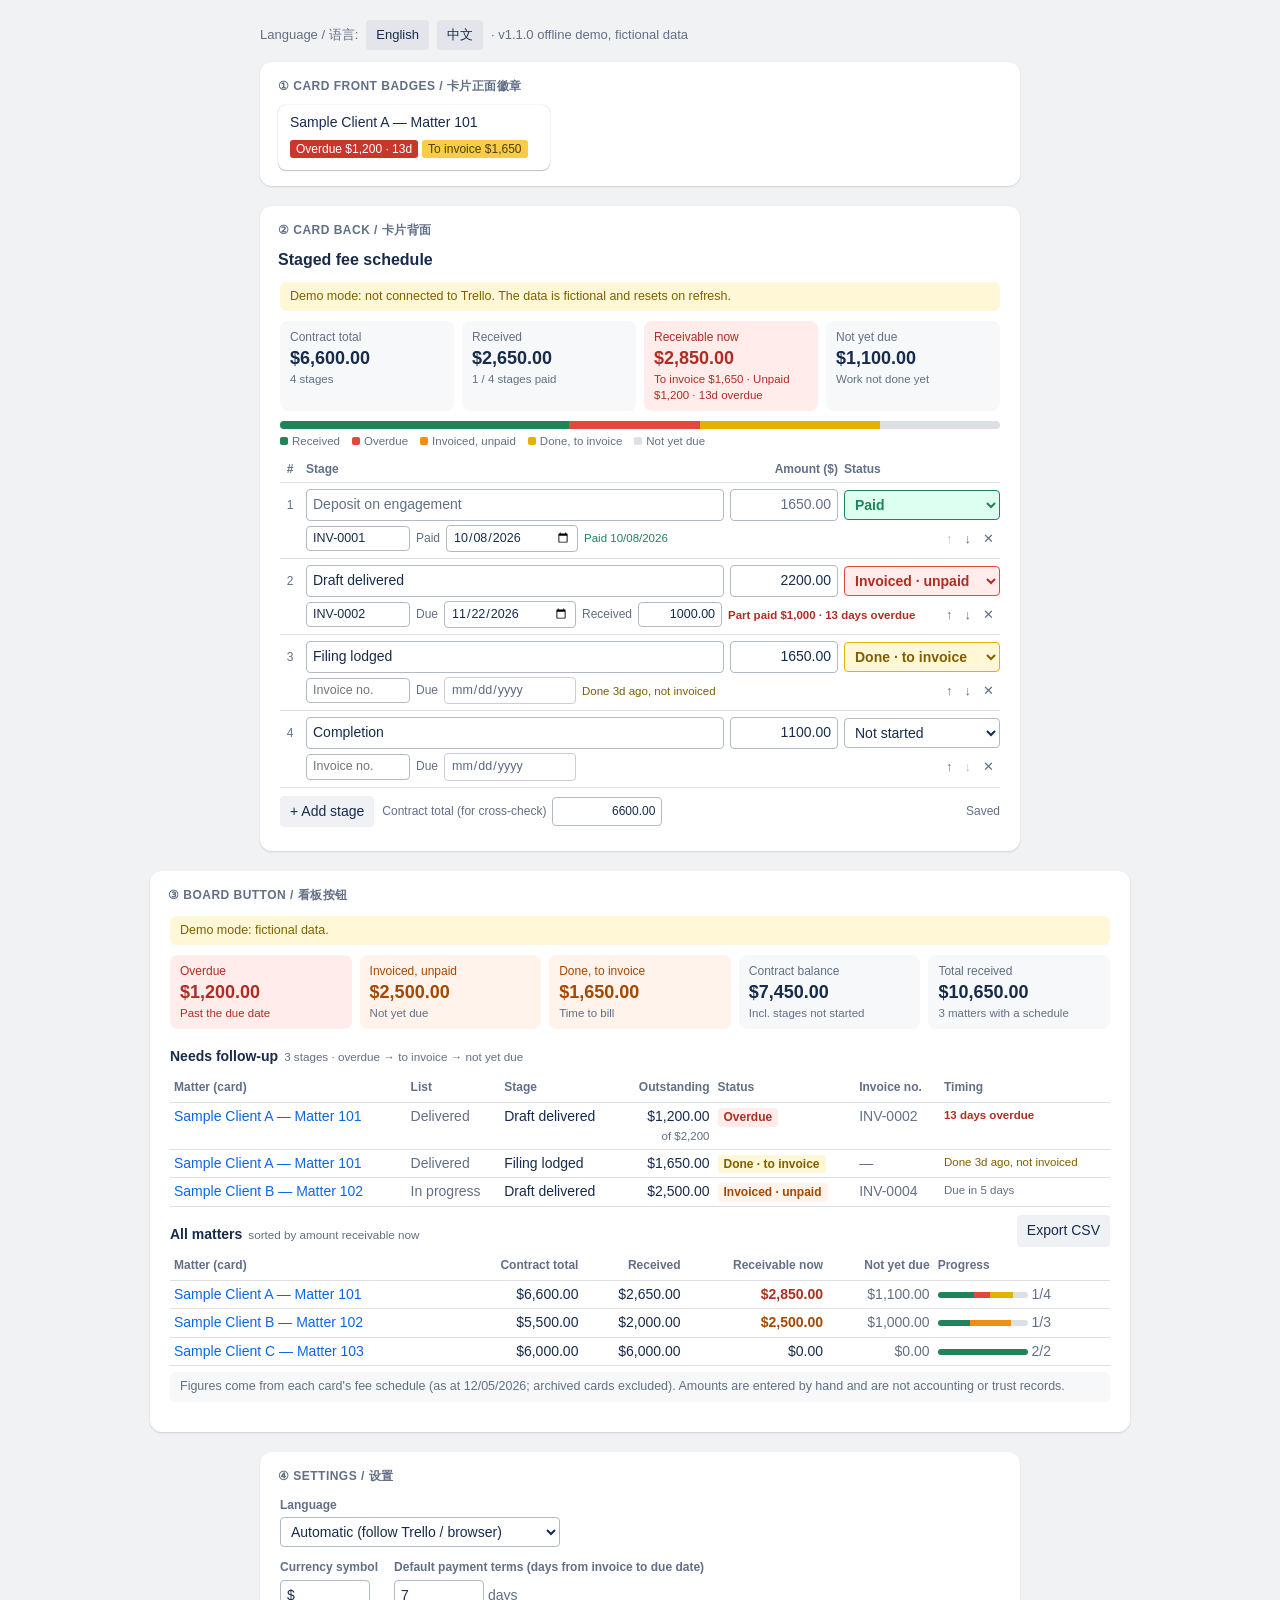
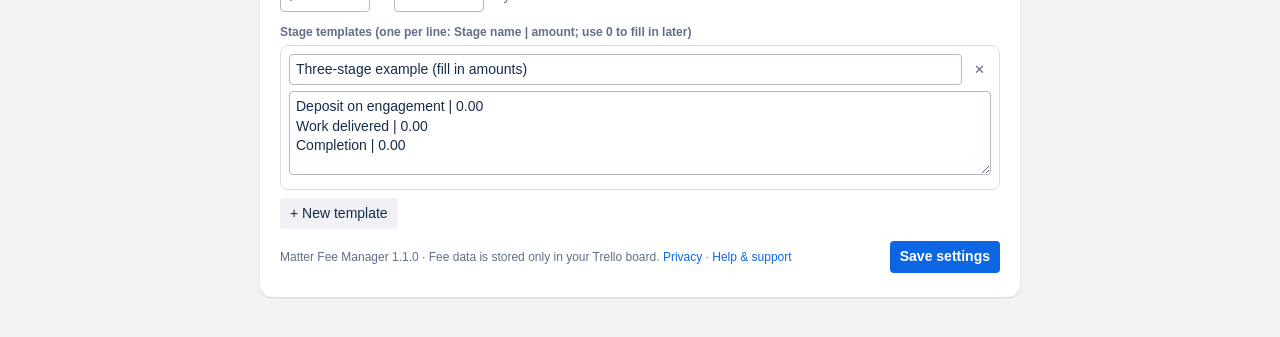
==== commit 0931e6fd: "Release 1.1.0: bilingual public build - One build for English and Simplified Chinese with a language" ====
--- a/demo-preview.html
+++ b/demo-preview.html
@@ -132,22 +132,43 @@
 .stage { border-bottom: 1px solid var(--line); padding: 6px 0; }
 .stage.head { padding: 4px 0; font-size: 12px; font-weight: 600; color: var(--muted); }
 .stage .l1 { display: grid; grid-template-columns: 20px minmax(0, 1fr) 108px 156px; gap: 6px; align-items: center; }
-.stage .l2 { display: grid; grid-template-columns: 20px 110px 190px minmax(0, 1fr) auto; gap: 6px; align-items: center; margin-top: 4px; }
+.stage .l2 { display: flex; flex-wrap: wrap; gap: 6px; align-items: center; margin-top: 4px; }
+.stage .l2 .idx { width: 20px; flex: none; }
+.stage .l2 input.inv { width: 104px; flex: none; }
+.stage .l2 .dl { flex: none; }
+.stage .l2 .dl input[type="date"] { width: 132px; }
+.stage .l2 .dl.rv input { width: 84px; }
+.stage .l2 .hint { flex: 1 1 150px; min-width: 0; }
+.stage .l2 .acts { flex: none; margin-left: auto; }
 .stage .idx { color: var(--muted); font-size: 12px; text-align: center; }
 .stage .l2 input { padding: 3px 6px; font-size: 12.5px; }
 .stage .dl { display: flex; align-items: center; gap: 6px; font-size: 12px; color: var(--muted); white-space: nowrap; }
-.stage .dl input { flex: 1; }
 .stage .hint { margin-top: 0; overflow: hidden; text-overflow: ellipsis; }
 .stage .acts { white-space: nowrap; }
 .stage.paid input.name, .stage.paid input.amt { color: var(--muted); }
 @media (max-width: 520px) {
   .stage .l1 { grid-template-columns: 20px minmax(0, 1fr) 96px; }
   .stage .l1 select { grid-column: 2 / 4; }
-  .stage .l2 { grid-template-columns: 20px minmax(0, 1fr) minmax(0, 1.4fr); }
-  .stage .l2 .hint { grid-column: 2 / 3; }
-  .stage .l2 .acts { grid-column: 3 / 4; text-align: right; }
 }
 @media (max-width: 520px) { .stage.head .l1 span:nth-child(4) { display: none; } }
+
+/* overview: CSV export and heading row */
+.h2row { display: flex; align-items: flex-end; justify-content: space-between; gap: 8px; }
+.h2row button { margin-bottom: 4px; }
+.csvbox { border: 1px solid var(--line); border-radius: 8px; padding: 8px; margin: 6px 0 10px; }
+textarea.csv { min-height: 140px; font: 12px/1.4 ui-monospace, SFMono-Regular, Menlo, Consolas, monospace; white-space: pre; margin-top: 6px; }
+/* settings */
+.field.two { display: flex; gap: 16px; flex-wrap: wrap; }
+.small { font-size: 12px; }
+.note .foot { margin-top: 6px; }
+a.link[href] { cursor: pointer; }
+
+.field.two > div > label { display: block; font-size: 12px; font-weight: 600; color: var(--muted); margin-bottom: 4px; }
+/* static pages (privacy, support) */
+.doc { max-width: 720px; margin: 0 auto; padding: 28px 20px 60px; font-size: 15px; line-height: 1.6; }
+.doc h1 { font-size: 24px; margin: 0 0 4px; } .doc h2 { font-size: 17px; margin: 26px 0 6px; }
+.doc p, .doc li { color: var(--fg); } .doc .muted { font-size: 13px; }
+.doc code { background: var(--panel); padding: 1px 5px; border-radius: 4px; font-size: 13px; }
 
 body { background: #f1f2f4; padding: 20px; }
 .demo-wrap { max-width: 760px; margin: 0 auto 20px; background: #fff; border-radius: 12px; padding: 16px 18px; box-shadow: 0 1px 2px #091e4226; }
@@ -159,50 +180,244 @@
 .bdg.red { background: #c9372c; color: #fff; } .bdg.orange { background: #e2740f; color: #fff; }
 .bdg.yellow { background: #f5cd47; color: #533f04; } .bdg.green { background: #1f845a; color: #fff; }
 .sec-title { font-weight: 600; font-size: 16px; margin-bottom: 8px; }
+.langbar { max-width: 760px; margin: 0 auto 12px; display: flex; gap: 8px; align-items: center; font-size: 13px; color: #626f86; }
 </style>
 </head>
 <body>
-<div class="demo-wrap"><div class="demo-h">① CARD FRONT BADGES (see at a glance who owes money)</div><div class="front"><div class="nm">Sample Client A — 482</div><div id="demo-badges"></div></div></div>
-<div class="demo-wrap"><div class="demo-h">② CARD BACK: STAGED FEE SCHEDULE (try it: change a status, edit an amount, add a stage)</div><div class="sec-title">Staged fee schedule</div><div id="mfm-section" class="mfm"></div></div>
-<div class="demo-wrap wide"><div class="demo-h">③ BOARD BUTTON: RECEIVABLES OVERVIEW (whole board)</div><div id="mfm-overview" class="mfm"></div></div>
+<div class="langbar"><span>Language / 语言:</span><button id="lang-en">English</button><button id="lang-zh">中文</button><span>· v<span id="ver"></span> offline demo, fictional data</span></div>
+<div class="demo-wrap"><div class="demo-h">① CARD FRONT BADGES / 卡片正面徽章</div><div class="front"><div class="nm" id="demo-name"></div><div id="demo-badges"></div></div></div>
+<div class="demo-wrap"><div class="demo-h">② CARD BACK / 卡片背面</div><div class="sec-title" id="demo-sec"></div><div id="mfm-section" class="mfm"></div></div>
+<div class="demo-wrap wide"><div class="demo-h">③ BOARD BUTTON / 看板按钮</div><div id="mfm-overview" class="mfm"></div></div>
+<div class="demo-wrap"><div class="demo-h">④ SETTINGS / 设置</div><div id="mfm-settings" class="mfm"></div></div>
+<script>
+/* Matter Fee Manager — interface strings (English + 简体中文).
+ * {0} {1} … are placeholders. A key ending in _1 is the singular form used when the first argument is 1.
+ */
+(function (root) {
+  'use strict';
+  var STR = { en: {}, zh: {} };
+  function add(key, en, zh) { STR.en[key] = en; STR.zh[key] = zh; }
+
+  // statuses
+  add('st0', 'Not started', '未开始');
+  add('st1', 'Done · to invoice', '已完成 · 待开票');
+  add('st2', 'Invoiced · unpaid', '已开票 · 待付款');
+  add('st3', 'Paid', '已收款');
+
+  // per-stage timing notes
+  add('note_done_wait', 'Done {0}d ago, not invoiced', '完成 {0} 天未开票');
+  add('note_done_today', 'Done today, to invoice', '今天完成，待开票');
+  add('note_nodue', 'No due date set', '未设到期日');
+  add('note_late', '{0} days overdue', '逾期 {0} 天');
+  add('note_late_1', '1 day overdue', '逾期 1 天');
+  add('note_today', 'Due today', '今天到期');
+  add('note_in', 'Due in {0} days', '{0} 天后到期');
+  add('note_in_1', 'Due in 1 day', '1 天后到期');
+  add('note_paid_on', 'Paid {0}', '收款 {0}');
+  add('note_paid', 'Paid', '已收款');
+  add('note_part', 'Part paid {0}', '已收部分 {0}');
+
+  // badges
+  add('bd_over', 'Overdue {0} · {1}d', '逾期 {0} · {1}天');
+  add('bd_unpaid', 'Unpaid {0}', '待付款 {0}');
+  add('bd_toinv', 'To invoice {0}', '待开票 {0}');
+  add('bd_full', 'Paid in full {0}', '费用已收清 {0}');
+  add('bd_prog', 'Paid {0} / {1}', '已收 {0} / {1}');
+  add('fee_progress', 'Fee progress', '收费进度');
+  add('recv_now', 'Receivable now', '应收未收');
+
+  // default template
+  add('tpl_name', 'Three-stage example (fill in amounts)', '三阶段示例（金额自填）');
+  add('tpl_s1', 'Deposit on engagement', '签约 / 首期');
+  add('tpl_s2', 'Work delivered', '工作交付');
+  add('tpl_s3', 'Completion', '结案');
+
+  // connector: buttons, menus, dialogs
+  add('btn_fee', 'Fee schedule', '收费表');
+  add('sec_title', 'Staged fee schedule', '分阶段收费表');
+  add('btn_recv', 'Receivables', '应收总览');
+  add('ov_title', 'Matter Fee · Receivables', 'Matter Fee · 应收总览');
+  add('set_title', 'Matter Fee settings', 'Matter Fee 设置');
+  add('new_blank', 'New blank fee schedule', '新建空白收费表');
+  add('use_tpl', 'Use template: {0}', '套用模板：{0}');
+  add('append_tpl', 'Append template stages: {0}', '追加模板阶段：{0}');
+  add('del_menu', 'Delete this card\'s fee schedule…', '删除本卡收费表…');
+  add('open_ov', 'Open receivables overview', '打开应收总览');
+  add('too_many', 'Too many stages: this would exceed Trello\'s per-card storage limit. Nothing was added.', '阶段太多，超出 Trello 单卡存储上限，未追加。');
+  add('del_title', 'Delete fee schedule', '删除收费表');
+  add('del_msg', 'This deletes every fee stage recorded on this card. It cannot be undone.', '将删除本卡片的全部收费阶段记录，无法恢复。');
+  add('del_ok', 'Delete', '删除');
+  add('cancel', 'Cancel', '取消');
+
+  // card-back section
+  add('err_amount', 'An amount is not valid (digits only, up to two decimals). Fix it, then save.', '有金额格式不对（只能是数字，最多两位小数），改正后再保存。');
+  add('err_recv', 'Received cannot be more than the stage amount. Set the stage to Paid instead.', '已收金额不能超过阶段金额。全部收到请直接把状态改为「已收款」。');
+  add('err_size', 'This exceeds Trello\'s per-card storage limit (about 4,000 characters). Shorten stage names or use fewer stages.', '内容超出 Trello 单卡存储上限（约 4000 字符）。请缩短阶段名称或减少阶段数。');
+  add('err_save', 'Save failed: {0}. Your edits are still on the page; try again.', '保存失败：{0}。修改仍在页面上，可重试。');
+  add('err_unknown', 'unknown error', '未知错误');
+  add('err_conflict', 'Someone else changed this fee schedule while you were editing. Nothing has been overwritten yet.', '在你编辑期间，其他人修改了这张卡片的收费表。目前没有覆盖任何内容。');
+  add('btn_reload', 'Load their version (discard mine)', '载入对方的版本（放弃我的修改）');
+  add('btn_overwrite', 'Keep mine (overwrite theirs)', '保留我的（覆盖对方的）');
+  add('k_total', 'Contract total', '合同总额');
+  add('n_stages', '{0} stages', '{0} 个阶段');
+  add('n_stages_1', '1 stage', '1 个阶段');
+  add('k_recv', 'Received', '已收款');
+  add('n_of_stages', '{0} / {1} stages paid', '{0} / {1} 阶段已收清');
+  add('sub_toinv', 'To invoice {0}', '待开票 {0}');
+  add('sub_unpaid', 'Unpaid {0}', '待付款 {0}');
+  add('sub_over', '{0}d overdue', '逾期 {0} 天');
+  add('k_now', 'Receivable now', '应收未收');
+  add('sub_none', 'Nothing due right now', '目前没有该收的款');
+  add('k_notdue', 'Not yet due', '未到阶段');
+  add('sub_notdone', 'Work not done yet', '工作未完成，暂不收');
+  add('lg_recv', 'Received', '已收款');
+  add('lg_over', 'Overdue', '逾期未付');
+  add('lg_inv', 'Invoiced, unpaid', '已开票待付款');
+  add('lg_done', 'Done, to invoice', '已完成待开票');
+  add('lg_notdue', 'Not yet due', '未到阶段');
+  add('mismatch', 'Stages add up to {0} ≠ contract total {1} (difference {2}). Check the stage amounts or the contract total.', '阶段合计 {0} ≠ 合同总额 {1}（差 {2}）。请核对阶段金额或合同总额。');
+  add('ro', 'Read-only (you cannot edit this card)', '只读（你对这张卡片没有编辑权限）');
+  add('saving', 'Saving…', '保存中…');
+  add('unsaved', 'Unsaved changes', '有未保存的修改');
+  add('discard', 'Discard', '撤销');
+  add('save', 'Save', '保存');
+  add('saved', 'Saved', '已保存');
+  add('ph_stage', 'Stage name (e.g. Work delivered)', '阶段名称（如：递交申请）');
+  add('ph_inv', 'Invoice no.', '发票号');
+  add('ti_paid', 'Date paid', '收款日');
+  add('ti_due', 'Payment due date (applies once invoiced)', '付款到期日（开票后生效）');
+  add('confirm_del', 'Confirm delete', '确认删除');
+  add('ti_del', 'Delete this stage', '删除此阶段');
+  add('d_done', 'Done {0}', '完成 {0}');
+  add('d_inv', 'Invoiced {0}', '开票 {0}');
+  add('l_paid', 'Paid', '收款日');
+  add('l_due', 'Due', '到期日');
+  add('l_recv', 'Received', '已收');
+  add('ti_recv', 'Amount received so far on this invoice (part payment)', '这张账单目前已收到的金额（部分付款）');
+  add('up', 'Move up', '上移');
+  add('down', 'Move down', '下移');
+  add('empty', 'No fee stages yet.', '还没有收费阶段。');
+  add('h_stage', 'Stage', '阶段');
+  add('h_amount', 'Amount', '金额');
+  add('h_status', 'Status', '状态');
+  add('optional', 'optional', '可不填');
+  add('demo', 'Demo mode: not connected to Trello. The data is fictional and resets on refresh.', '演示模式：未连接 Trello，数据为虚构示例，刷新即还原。');
+  add('add_stage', '+ Add stage', '+ 添加阶段');
+  add('contract', 'Contract total (for cross-check)', '合同总额（用于核对）');
+  add('no_access', 'Fee details are visible to board members with edit access only.', '收费明细仅对有编辑权限的看板成员显示。');
+
+  // overview
+  add('err_read', 'Could not read board data: {0}', '读取看板数据失败：{0}');
+  add('open_card', 'Open card', '打开卡片');
+  add('t_over', 'Overdue', '逾期未付');
+  add('t_over_sub', 'Past the due date', '已过付款到期日');
+  add('t_inv', 'Invoiced, unpaid', '已开票待付款');
+  add('t_inv_sub', 'Not yet due', '未到期');
+  add('t_done', 'Done, to invoice', '已完成待开票');
+  add('t_done_sub', 'Time to bill', '该发账单了');
+  add('t_bal', 'Contract balance', '合同剩余未收');
+  add('t_bal_sub', 'Incl. stages not started', '含未到阶段');
+  add('t_recv', 'Total received', '已收款合计');
+  add('t_recv_sub', '{0} matters with a schedule', '{0} 个案件有收费表');
+  add('t_recv_sub_1', '1 matter with a schedule', '1 个案件有收费表');
+  add('none_todo', 'Nothing to invoice or chase right now.', '目前没有需要开票或催款的阶段。');
+  add('c_matter', 'Matter (card)', '案件（卡片）');
+  add('c_list', 'List', '列表');
+  add('c_stage', 'Stage', '阶段');
+  add('c_amount', 'Outstanding', '未收金额');
+  add('c_status', 'Status', '状态');
+  add('c_inv', 'Invoice no.', '发票号');
+  add('c_timing', 'Timing', '时间');
+  add('of_amount', 'of {0}', '共 {0}');
+  add('unnamed', '(unnamed stage)', '（未命名阶段）');
+  add('none_all', 'No card on this board has a fee schedule yet. Open a card, then use the "Fee schedule" Power-Up button to create one.', '这个看板上还没有卡片建立收费表。打开卡片，用 Power-Up 的「收费表」按钮新建。');
+  add('c_total', 'Contract total', '合同总额');
+  add('c_received', 'Received', '已收');
+  add('c_now', 'Receivable now', '应收未收');
+  add('c_notdue', 'Not yet due', '未到阶段');
+  add('c_prog', 'Progress', '进度');
+  add('mismatch_short', 'Stages ≠ contract total', '阶段合计 ≠ 合同总额');
+  add('demo_short', 'Demo mode: fictional data.', '演示模式：虚构数据。');
+  add('h_todo', 'Needs follow-up', '需要跟进');
+  add('h_todo_sub', '{0} stages · overdue → to invoice → not yet due', '{0} 个阶段 · 逾期 → 待开票 → 未到期');
+  add('h_todo_sub_1', '1 stage', '1 个阶段');
+  add('h_all', 'All matters', '全部案件');
+  add('h_all_sub', 'sorted by amount receivable now', '按应收未收金额排序');
+  add('footnote', 'Figures come from each card\'s fee schedule (as at {0}; archived cards excluded). Amounts are entered by hand and are not accounting or trust records.', '数据来自各卡片的收费表（统计日期 {0}，不含已归档卡片）。金额为手工录入，不是会计/信托账记录。');
+  add('export', 'Export CSV', '导出 CSV');
+  add('export_hint', 'Copy this text and paste it into a spreadsheet, or save it as a .csv file.', '复制下面的文字粘贴到表格软件，或另存为 .csv 文件。');
+  add('copy', 'Copy', '复制');
+  add('copied', 'Copied', '已复制');
+  add('close', 'Close', '关闭');
+  add('csv_head', 'Card,List,Stage,Amount,Received,Outstanding,Status,Invoice no.,Due date,Date paid,Date done,Date invoiced', '卡片,列表,阶段,金额,已收,未收,状态,发票号,到期日,收款日,完成日,开票日');
+
+  // settings
+  add('s_lang', 'Language', '界面语言');
+  add('s_lang_auto', 'Automatic (follow Trello / browser)', '自动（跟随 Trello / 浏览器）');
+  add('s_cur', 'Currency symbol', '货币符号');
+  add('s_terms', 'Default payment terms (days from invoice to due date)', '默认付款期限（开票后多少天到期）');
+  add('s_days', ' days', ' 天');
+  add('s_tpls', 'Stage templates (one per line: Stage name | amount; use 0 to fill in later)', '阶段模板（每行：阶段名称 | 金额，金额可写 0 以后再填）');
+  add('ph_tpl_name', 'Template name', '模板名称');
+  add('ph_tpl_lines', 'One stage per line: Stage name | amount\ne.g. Work delivered | 2200', '每行一个阶段：阶段名称 | 金额\n例：递交申请 | 2200');
+  add('del_tpl', 'Delete template', '删除模板');
+  add('new_tpl', '+ New template', '+ 新模板');
+  add('save_settings', 'Save settings', '保存设置');
+  add('e_noname', 'Template {0} has no name', '第 {0} 个模板没有名称');
+  add('e_badline', '"{0}": line {1} is not valid', '「{0}」第 {1} 行格式不对');
+  add('e_tplname', 'Template {0}', '模板 {0}');
+  add('e_size', 'The settings exceed Trello\'s board storage limit (about 4,000 characters). Please trim the templates.', '设置内容超出 Trello 看板存储上限（约 4000 字符），请删减模板。');
+  add('about', 'Matter Fee Manager {0} · Fee data is stored only in your Trello board.', 'Matter Fee Manager {0} · 收费数据只保存在你的 Trello 看板里。');
+  add('privacy', 'Privacy', '隐私政策');
+  add('support', 'Help & support', '帮助与支持');
+
+  root.MFM_STR = STR;
+  if (typeof module !== 'undefined' && module.exports) module.exports = STR;
+})(typeof window !== 'undefined' ? window : globalThis);
+
+</script>
 <script>
 /* Matter Fee Manager — shared logic (money, dates, statuses, totals, badges, demo data)
- * Where data lives:
+ * Where data lives (nothing is sent anywhere else):
  *   card   t.set('card',  'shared', 'fee', {...})   the staged fee schedule of each card
- *   board  t.set('board', 'shared', 'cfg', {...})   payment terms, stage templates
+ *   board  t.set('board', 'shared', 'cfg', {...})   language, currency symbol, payment terms, templates
  * Trello limit: 4096 characters of serialized data per scope/visibility pair.
  */
 (function (root) {
   'use strict';
 
-  var MFM = {};
-  MFM.KEY = 'fee';
-  MFM.CFG_KEY = 'cfg';
-  MFM.SIZE_LIMIT = 3900; // headroom below 4096
-
-  // Status: 0 not started → 1 done, to invoice → 2 invoiced, unpaid → 3 paid
-  MFM.STATUS = [
-    { id: 0, label: 'Not started', cls: 's0' },
-    { id: 1, label: 'Done · to invoice', cls: 's1' },
-    { id: 2, label: 'Invoiced · unpaid', cls: 's2' },
-    { id: 3, label: 'Paid', cls: 's3' }
-  ];
-
-  MFM.DEFAULT_CFG = {
-    terms: 7,
-    tpls: [
-      {
-        n: 'Three-stage example (fill in amounts)',
-        st: [
-          { n: 'Engagement / first instalment', a: 0 },
-          { n: 'Application lodged', a: 0 },
-          { n: 'Grant / file closed', a: 0 }
-        ]
-      }
-    ]
-  };
-
-  /* ---------- dates ---------- */
+  var MFM = { VERSION: '1.1.0', KEY: 'fee', CFG_KEY: 'cfg', SIZE_LIMIT: 3900 };
+  var STR = root.MFM_STR || (typeof require === 'function' ? require('./i18n.js') : { en: {}, zh: {} });
+
+  /* ---------- language and currency ---------- */
+  MFM.lang = 'en';
+  MFM.cur = '$';
+  MFM.detectLang = function () {
+    var l = String(root.locale || (root.navigator && root.navigator.language) || 'en').toLowerCase();
+    return l.indexOf('zh') === 0 ? 'zh' : 'en';
+  };
+  MFM.useCfg = function (cfg) {
+    MFM.lang = cfg && (cfg.lang === 'en' || cfg.lang === 'zh') ? cfg.lang : MFM.detectLang();
+    MFM.cur = cfg && typeof cfg.cur === 'string' && cfg.cur ? cfg.cur : '$';
+    return cfg;
+  };
+  // tr('key', a, b): looks up the string in the current language, falls back to English.
+  MFM.tr = function (key) {
+    var args = arguments;
+    var table = STR[MFM.lang] || STR.en;
+    var s;
+    if (args[1] === 1 && table[key + '_1'] !== undefined) s = table[key + '_1'];
+    else s = table[key];
+    if (s === undefined) s = STR.en[key];
+    if (s === undefined) return key;
+    return s.replace(/\{(\d)\}/g, function (m, i) {
+      var v = args[+i + 1];
+      return v === undefined || v === null ? '' : String(v);
+    });
+  };
+  MFM.statusLabel = function (s) { return MFM.tr('st' + s); };
+
+  /* ---------- dates (stored as yyyy-mm-dd, shown in the browser's regional format) ---------- */
   function pad(n) { return n < 10 ? '0' + n : '' + n; }
   function iso(d) { return d.getFullYear() + '-' + pad(d.getMonth() + 1) + '-' + pad(d.getDate()); }
   function parseIso(s) {
@@ -223,13 +438,19 @@
   };
   MFM.fmtDate = function (s) {
     var d = parseIso(s);
-    return d ? pad(d.getDate()) + '/' + pad(d.getMonth() + 1) + '/' + d.getFullYear() : '';
+    if (!d) return '';
+    try {
+      var loc = (root.navigator && root.navigator.language) || undefined;
+      return new Intl.DateTimeFormat(loc, { day: '2-digit', month: '2-digit', year: 'numeric' }).format(d);
+    } catch (e) {
+      return pad(d.getDate()) + '/' + pad(d.getMonth() + 1) + '/' + d.getFullYear();
+    }
   };
 
   /* ---------- money (stored as integer cents to avoid float errors) ---------- */
   MFM.parseMoney = function (v) {
     if (typeof v === 'number') return isFinite(v) && v >= 0 ? Math.round(v * 100) : null;
-    var s = String(v == null ? '' : v).replace(/[\s,，$＄]/g, '').replace(/^(AUD|A)/i, '');
+    var s = String(v == null ? '' : v).replace(/[\s,，$＄€£¥]/g, '').replace(/^[A-Za-z]{1,3}(?=\d)/, '');
     if (s === '') return 0;
     var m = /^(\d+)(?:\.(\d{1,2}))?$/.exec(s);
     if (!m) return null;
@@ -241,9 +462,9 @@
     cents = Math.round(cents || 0);
     var neg = cents < 0;
     if (neg) cents = -cents;
-    var dollars = Math.floor(cents / 100).toString().replace(/\B(?=(\d{3})+(?!\d))/g, ',');
+    var whole = Math.floor(cents / 100).toString().replace(/\B(?=(\d{3})+(?!\d))/g, ',');
     var c = cents % 100;
-    var out = '$' + dollars + (short && c === 0 ? '' : '.' + pad(c));
+    var out = MFM.cur + whole + (short && c === 0 ? '' : '.' + pad(c));
     return neg ? '-' + out : out;
   };
   MFM.moneyInput = function (cents) {
@@ -251,53 +472,67 @@
     return Math.floor(cents / 100) + '.' + pad(cents % 100);
   };
 
-  /* ---------- data shape ---------- */
-  MFM.newId = function () {
-    return Math.random().toString(36).slice(2, 8);
-  };
-  MFM.newStage = function (name, amount) {
-    return { i: MFM.newId(), n: name || '', a: amount || 0, s: 0 };
-  };
-  // normalise whatever was stored into {v, c?, st:[{i,n,a,s,inv,d,dd,bd,pd}]}
+  /* ---------- data shape ----------
+   * fee   {v, rv, c?, st:[{i,n,a,s,r?,inv?,d?,dd?,bd?,pd?}]}
+   *   rv  revision counter, bumped on every save (used to detect concurrent edits)
+   *   c   contract total (cents, optional)        a  stage amount (cents)
+   *   s   0 not started · 1 done, to invoice · 2 invoiced, unpaid · 3 paid
+   *   r   amount received so far while s === 2 (part payment)
+   *   d   payment due date   dd  date done   bd  date invoiced   pd  date paid
+   */
+  MFM.newId = function () { return Math.random().toString(36).slice(2, 8); };
+  MFM.newStage = function (name, amount) { return { i: MFM.newId(), n: name || '', a: amount || 0, s: 0 }; };
   MFM.normalize = function (fee) {
-    var out = { v: 1, st: [] };
+    var out = { v: 1, rv: 0, st: [] };
     if (!fee || typeof fee !== 'object') return out;
+    if (typeof fee.rv === 'number' && fee.rv > 0) out.rv = Math.floor(fee.rv);
     if (typeof fee.c === 'number' && fee.c > 0) out.c = Math.round(fee.c);
     (fee.st || []).forEach(function (s) {
       if (!s || typeof s !== 'object') return;
       var st = {
         i: s.i || MFM.newId(),
         n: String(s.n || ''),
-        a: typeof s.a === 'number' && isFinite(s.a) ? Math.round(s.a) : 0,
+        a: typeof s.a === 'number' && isFinite(s.a) && s.a > 0 ? Math.round(s.a) : 0,
         s: s.s === 1 || s.s === 2 || s.s === 3 ? s.s : 0
       };
+      if (st.s === 2 && typeof s.r === 'number' && s.r > 0) st.r = Math.min(Math.round(s.r), st.a);
       ['inv', 'd', 'dd', 'bd', 'pd'].forEach(function (k) { if (s[k]) st[k] = String(s[k]); });
       out.st.push(st);
     });
     return out;
   };
-  // drop empty fields before saving to save characters
   MFM.compact = function (fee) {
     var n = MFM.normalize(fee);
     n.st.forEach(function (s) { s.n = s.n.trim(); });
     return n;
   };
+  // money still owed on a stage that has been invoiced
+  MFM.owing = function (stage) { return stage.s === 2 ? stage.a - Math.min(stage.r || 0, stage.a) : stage.a; };
+
+  MFM.defaultCfg = function () {
+    return {
+      lang: 'auto', cur: '$', terms: 7,
+      tpls: [{ n: MFM.tr('tpl_name'), st: [{ n: MFM.tr('tpl_s1'), a: 0 }, { n: MFM.tr('tpl_s2'), a: 0 }, { n: MFM.tr('tpl_s3'), a: 0 }] }]
+    };
+  };
   MFM.cfg = function (raw) {
-    var d = MFM.DEFAULT_CFG;
-    if (!raw || typeof raw !== 'object') return JSON.parse(JSON.stringify(d));
+    if (!raw || typeof raw !== 'object') { MFM.useCfg(null); return MFM.defaultCfg(); }
     var terms = parseInt(raw.terms, 10);
-    var out = { terms: isFinite(terms) && terms >= 0 ? terms : d.terms, tpls: [] };
-    (Array.isArray(raw.tpls) ? raw.tpls : d.tpls).forEach(function (t) {
+    var out = {
+      lang: raw.lang === 'en' || raw.lang === 'zh' ? raw.lang : 'auto',
+      cur: typeof raw.cur === 'string' && raw.cur.trim() ? raw.cur.trim().slice(0, 4) : '$',
+      terms: isFinite(terms) && terms >= 0 ? terms : 7,
+      tpls: []
+    };
+    MFM.useCfg(out);
+    (Array.isArray(raw.tpls) ? raw.tpls : MFM.defaultCfg().tpls).forEach(function (t) {
       if (!t || !t.n) return;
-      out.tpls.push({
-        n: String(t.n),
-        st: (t.st || []).map(function (s) { return { n: String(s.n || ''), a: Math.round(s.a || 0) }; })
-      });
+      out.tpls.push({ n: String(t.n), st: (t.st || []).map(function (s) { return { n: String(s.n || ''), a: Math.round(s.a || 0) }; }) });
     });
     return out;
   };
   MFM.fromTemplate = function (tpl) {
-    return { v: 1, st: (tpl && tpl.st ? tpl.st : []).map(function (s) { return MFM.newStage(s.n, s.a); }) };
+    return { v: 1, rv: 0, st: (tpl && tpl.st ? tpl.st : []).map(function (s) { return MFM.newStage(s.n, s.a); }) };
   };
   // template text: one stage per line, "Stage name | amount"
   MFM.parseTemplateLines = function (text) {
@@ -320,15 +555,16 @@
   /* ---------- status change: stamp dates automatically ---------- */
   MFM.setStatus = function (stage, to, cfg, today) {
     today = today || MFM.today();
-    var terms = cfg && typeof cfg.terms === 'number' ? cfg.terms : MFM.DEFAULT_CFG.terms;
+    var terms = cfg && typeof cfg.terms === 'number' ? cfg.terms : 7;
     to = +to;
-    if (to >= 1 && !stage.dd) stage.dd = today;                 // date work completed
-    if (to >= 2 && !stage.bd) stage.bd = today;                 // invoice date
-    if (to >= 2 && !stage.d) stage.d = MFM.addDays(stage.bd, terms); // payment due date
-    if (to >= 3 && !stage.pd) stage.pd = today;                 // date paid
+    if (to >= 1 && !stage.dd) stage.dd = today;
+    if (to >= 2 && !stage.bd) stage.bd = today;
+    if (to >= 2 && !stage.d) stage.d = MFM.addDays(stage.bd, terms);
+    if (to >= 3 && !stage.pd) stage.pd = today;
     if (to < 3) delete stage.pd;
     if (to < 2) { delete stage.bd; delete stage.d; }
     if (to < 1) delete stage.dd;
+    if (to !== 2) delete stage.r;
     stage.s = to;
     return stage;
   };
@@ -338,16 +574,16 @@
     today = today || MFM.today();
     if (stage.s === 1) {
       var w = stage.dd ? MFM.daysBetween(stage.dd, today) : 0;
-      return { kind: 'warn', days: w, text: w > 0 ? 'Done ' + w + 'd ago, not invoiced' : 'Done today, to invoice' };
+      return { kind: 'warn', days: w, text: w > 0 ? MFM.tr('note_done_wait', w) : MFM.tr('note_done_today') };
     }
     if (stage.s === 2) {
-      if (!stage.d) return { kind: 'wait', days: 0, text: 'No due date set' };
+      if (!stage.d) return { kind: 'wait', days: 0, text: MFM.tr('note_nodue') };
       var late = MFM.daysBetween(stage.d, today);
-      if (late > 0) return { kind: 'late', days: late, text: late + (late === 1 ? ' day' : ' days') + ' overdue' };
-      if (late === 0) return { kind: 'wait', days: 0, text: 'Due today' };
-      return { kind: 'wait', days: late, text: 'Due in ' + (-late) + (late === -1 ? ' day' : ' days') };
-    }
-    if (stage.s === 3) return { kind: 'ok', days: 0, text: stage.pd ? 'Paid ' + MFM.fmtDate(stage.pd) : 'Paid' };
+      if (late > 0) return { kind: 'late', days: late, text: MFM.tr('note_late', late) };
+      if (late === 0) return { kind: 'wait', days: 0, text: MFM.tr('note_today') };
+      return { kind: 'wait', days: late, text: MFM.tr('note_in', -late) };
+    }
+    if (stage.s === 3) return { kind: 'ok', days: 0, text: stage.pd ? MFM.tr('note_paid_on', MFM.fmtDate(stage.pd)) : MFM.tr('note_paid') };
     return { kind: 'none', days: 0, text: '' };
   };
 
@@ -355,32 +591,24 @@
   MFM.summarize = function (fee, today) {
     today = today || MFM.today();
     var f = MFM.normalize(fee);
-    var r = {
-      n: f.st.length, nPaid: 0,
-      sum: 0,        // sum of all stages
-      paid: 0,       // paid
-      toInvoice: 0,  // done, to invoice
-      awaiting: 0,   // invoiced, unpaid (incl. overdue)
-      overdue: 0,    // of which overdue
-      overdueDays: 0,
-      notDue: 0,     // not started
-      contract: f.c || null
-    };
+    var r = { n: f.st.length, nPaid: 0, sum: 0, paid: 0, toInvoice: 0, awaiting: 0, overdue: 0, overdueDays: 0, notDue: 0, contract: f.c || null };
     f.st.forEach(function (s) {
       r.sum += s.a;
       if (s.s === 3) { r.paid += s.a; r.nPaid++; }
       else if (s.s === 2) {
-        r.awaiting += s.a;
+        var owing = MFM.owing(s);
+        r.paid += s.a - owing;
+        r.awaiting += owing;
         var late = s.d ? MFM.daysBetween(s.d, today) : 0;
-        if (late > 0) { r.overdue += s.a; if (late > r.overdueDays) r.overdueDays = late; }
+        if (late > 0 && owing > 0) { r.overdue += owing; if (late > r.overdueDays) r.overdueDays = late; }
       }
       else if (s.s === 1) r.toInvoice += s.a;
       else r.notDue += s.a;
     });
-    r.receivable = r.toInvoice + r.awaiting;        // due now but not yet received
+    r.receivable = r.toInvoice + r.awaiting;   // due now but not yet received
     r.total = r.contract !== null ? r.contract : r.sum;
     r.mismatch = r.contract !== null && r.contract !== r.sum;
-    r.outstanding = r.sum - r.paid;                 // contract balance still to collect
+    r.outstanding = r.sum - r.paid;            // contract balance still to collect
     return r;
   };
 
@@ -388,21 +616,34 @@
   MFM.badges = function (fee, today) {
     if (!fee) return [];
     var r = MFM.summarize(fee, today);
-    if (!r.n) return [];
+    if (!r.n || r.sum === 0) return [];
     var out = [];
-    if (r.overdue > 0) out.push({ text: 'Overdue ' + MFM.fmtMoney(r.overdue, true) + ' · ' + r.overdueDays + 'd', color: 'red' });
-    if (r.awaiting - r.overdue > 0) out.push({ text: 'Unpaid ' + MFM.fmtMoney(r.awaiting - r.overdue, true), color: 'orange' });
-    if (r.toInvoice > 0) out.push({ text: 'To invoice ' + MFM.fmtMoney(r.toInvoice, true), color: 'yellow' });
+    if (r.overdue > 0) out.push({ text: MFM.tr('bd_over', MFM.fmtMoney(r.overdue, true), r.overdueDays), color: 'red' });
+    if (r.awaiting - r.overdue > 0) out.push({ text: MFM.tr('bd_unpaid', MFM.fmtMoney(r.awaiting - r.overdue, true)), color: 'orange' });
+    if (r.toInvoice > 0) out.push({ text: MFM.tr('bd_toinv', MFM.fmtMoney(r.toInvoice, true)), color: 'yellow' });
     if (!out.length) {
-      if (r.sum > 0 && r.paid === r.sum) out.push({ text: 'Paid in full ' + MFM.fmtMoney(r.sum, true), color: 'green' });
-      else out.push({ text: 'Paid ' + MFM.fmtMoney(r.paid, true) + ' / ' + MFM.fmtMoney(r.sum, true) });
+      if (r.paid === r.sum) out.push({ text: MFM.tr('bd_full', MFM.fmtMoney(r.sum, true)), color: 'green' });
+      else out.push({ text: MFM.tr('bd_prog', MFM.fmtMoney(r.paid, true), MFM.fmtMoney(r.sum, true)) });
     }
     return out;
   };
 
   MFM.sizeOf = function (obj) { return JSON.stringify(obj).length; };
 
-  /* ---------- tiny DOM helper (textContent only, no HTML strings) ---------- */
+  /* ---------- who may see fee data ----------
+   * Fee figures are shown only to signed-in members who can edit the board. This is a display rule,
+   * not a security boundary: Trello "shared" plugin data is readable by anyone who can read the board.
+   */
+  MFM.canSee = function (t) {
+    try {
+      if (typeof t.isMemberSignedIn === 'function' && !t.isMemberSignedIn()) return false;
+      var p = (t.getContext() || {}).permissions;
+      if (p && p.board && p.board !== 'write') return false;
+    } catch (e) { /* if the context is unavailable, fall through and show */ }
+    return true;
+  };
+
+  /* ---------- tiny DOM helpers (textContent only, never HTML strings) ---------- */
   MFM.h = function (tag, attrs, kids) {
     var el = document.createElement(tag);
     if (attrs) Object.keys(attrs).forEach(function (k) {
@@ -421,13 +662,10 @@
     });
     return el;
   };
-
-  // replace children (null / false are skipped)
   MFM.fill = function (el, kids) {
     el.replaceChildren.apply(el, (kids || []).filter(function (k) { return k !== null && k !== undefined && k !== false; }));
     return el;
   };
-
   MFM.applyTheme = function (t) {
     try {
       var ctx = t.getContext ? t.getContext() : null;
@@ -447,53 +685,56 @@
     return MFM.mockT();
   };
 
-  // fictional demo data (not real clients), used only when a page is opened outside Trello
+  // Fictional demo data, used only when a page is opened outside Trello.
   var mock = null;
   MFM.mockT = function () {
     if (mock) return mock;
     var today = MFM.today();
     var ago = function (n) { return MFM.addDays(today, -n); };
+    var zh = MFM.detectLang() === 'zh';
+    var N = zh
+      ? { l1: '进行中', l2: '已交付', c: '示例客户 ', m: ' — 案件 ', none: '（无收费表）', s1: '签约 / 首期', s2: '初稿交付', s3: '正式递交', s4: '结案' }
+      : { l1: 'In progress', l2: 'Delivered', c: 'Sample Client ', m: ' — Matter ', none: ' (no fee schedule)', s1: 'Deposit on engagement', s2: 'Draft delivered', s3: 'Filing lodged', s4: 'Completion' };
     var store = {
-      board: { cfg: JSON.parse(JSON.stringify(MFM.DEFAULT_CFG)) },
-      lists: [{ id: 'l1', name: 'Preparing' }, { id: 'l2', name: 'Lodged' }],
+      board: {},
+      lists: [{ id: 'l1', name: N.l1 }, { id: 'l2', name: N.l2 }],
       cards: [
-        { id: 'c1', name: 'Sample Client A — 482', idList: 'l2' },
-        { id: 'c2', name: 'Sample Client B — 820', idList: 'l1' },
-        { id: 'c3', name: 'Sample Client C — 186', idList: 'l2' },
-        { id: 'c4', name: 'Sample Client D — 600 (no fee schedule)', idList: 'l1' }
+        { id: 'c1', name: N.c + 'A' + N.m + '101', idList: 'l2' },
+        { id: 'c2', name: N.c + 'B' + N.m + '102', idList: 'l1' },
+        { id: 'c3', name: N.c + 'C' + N.m + '103', idList: 'l2' },
+        { id: 'c4', name: N.c + 'D' + N.m + '104' + N.none, idList: 'l1' }
       ],
       fee: {
-        c1: { v: 1, c: 660000, st: [
-          { i: 'a1', n: 'Engagement / first instalment', a: 165000, s: 3, inv: 'INV-0001', dd: ago(60), bd: ago(60), d: ago(53), pd: ago(58) },
-          { i: 'a2', n: 'SBS + Nomination lodged', a: 220000, s: 2, inv: 'INV-0002', dd: ago(21), bd: ago(20), d: ago(13) },
-          { i: 'a3', n: 'Visa application lodged', a: 165000, s: 1, dd: ago(3) },
-          { i: 'a4', n: 'Grant / file closed', a: 110000, s: 0 }
+        c1: { v: 1, rv: 3, c: 660000, st: [
+          { i: 'a1', n: N.s1, a: 165000, s: 3, inv: 'INV-0001', dd: ago(60), bd: ago(60), d: ago(53), pd: ago(58) },
+          { i: 'a2', n: N.s2, a: 220000, s: 2, r: 100000, inv: 'INV-0002', dd: ago(21), bd: ago(20), d: ago(13) },
+          { i: 'a3', n: N.s3, a: 165000, s: 1, dd: ago(3) },
+          { i: 'a4', n: N.s4, a: 110000, s: 0 }
         ] },
-        c2: { v: 1, st: [
-          { i: 'b1', n: 'Engagement / first instalment', a: 200000, s: 3, inv: 'INV-0003', dd: ago(30), bd: ago(30), d: ago(23), pd: ago(29) },
-          { i: 'b2', n: 'Application lodged', a: 250000, s: 2, inv: 'INV-0004', dd: ago(2), bd: ago(2), d: MFM.addDays(today, 5) },
-          { i: 'b3', n: 'Grant', a: 100000, s: 0 }
+        c2: { v: 1, rv: 2, st: [
+          { i: 'b1', n: N.s1, a: 200000, s: 3, inv: 'INV-0003', dd: ago(30), bd: ago(30), d: ago(23), pd: ago(29) },
+          { i: 'b2', n: N.s2, a: 250000, s: 2, inv: 'INV-0004', dd: ago(2), bd: ago(2), d: MFM.addDays(today, 5) },
+          { i: 'b3', n: N.s4, a: 100000, s: 0 }
         ] },
-        c3: { v: 1, st: [
-          { i: 'd1', n: 'Engagement / first instalment', a: 300000, s: 3, inv: 'INV-0005', dd: ago(90), bd: ago(90), d: ago(83), pd: ago(88) },
-          { i: 'd2', n: 'Grant / file closed', a: 300000, s: 3, inv: 'INV-0006', dd: ago(10), bd: ago(10), d: ago(3), pd: ago(5) }
+        c3: { v: 1, rv: 2, st: [
+          { i: 'd1', n: N.s1, a: 300000, s: 3, inv: 'INV-0005', dd: ago(90), bd: ago(90), d: ago(83), pd: ago(88) },
+          { i: 'd2', n: N.s4, a: 300000, s: 3, inv: 'INV-0006', dd: ago(10), bd: ago(10), d: ago(3), pd: ago(5) }
         ] }
       }
     };
     var renderers = [];
     var fire = function () { renderers.forEach(function (fn) { setTimeout(fn, 0); }); };
     var cardId = function (scope) { return scope === 'card' ? 'c1' : scope; };
+    var clone = function (v) { return JSON.parse(JSON.stringify(v)); };
     mock = {
       _store: store,
       get: function (scope, vis, key, def) {
-        var v;
-        if (scope === 'board') v = store.board[key];
-        else v = (store[key] || {})[cardId(scope)];
-        return Promise.resolve(v === undefined ? def : JSON.parse(JSON.stringify(v)));
+        var v = scope === 'board' ? store.board[key] : (store[key] || {})[cardId(scope)];
+        return Promise.resolve(v === undefined ? def : clone(v));
       },
       set: function (scope, vis, key, value) {
-        if (scope === 'board') store.board[key] = JSON.parse(JSON.stringify(value));
-        else { store[key] = store[key] || {}; store[key][cardId(scope)] = JSON.parse(JSON.stringify(value)); }
+        if (scope === 'board') store.board[key] = clone(value);
+        else { store[key] = store[key] || {}; store[key][cardId(scope)] = clone(value); }
         fire();
         return Promise.resolve();
       },
@@ -507,8 +748,9 @@
       cards: function () { return Promise.resolve(store.cards.slice()); },
       lists: function () { return Promise.resolve(store.lists.slice()); },
       getContext: function () { return { card: 'c1', permissions: { card: 'write', board: 'write' } }; },
+      isMemberSignedIn: function () { return true; },
       sizeTo: function () { return Promise.resolve(); },
-      showCard: function (id) { window.console && console.log('[demo] open card', id); return Promise.resolve(); },
+      showCard: function () { return Promise.resolve(); },
       closePopup: function () { return Promise.resolve(); },
       closeModal: function () { return Promise.resolve(); }
     };
@@ -522,19 +764,22 @@
 </script>
 <script>
 /* Matter Fee Manager — the staged fee schedule on the card back
- * Save strategy: Trello reloads the card-back-section iframe after t.set, so text and
- * amount edits stay local (shown as "unsaved") and are written in one go when:
+ * Save strategy: Trello reloads the card-back-section iframe after t.set, so text and amount edits
+ * stay local (shown as "unsaved") and are written in one go when:
  *   1) a status changes  2) Save is clicked  3) the user clicks outside the schedule (window blur)
+ * Before writing, the stored revision counter is compared with the one loaded; if somebody else
+ * saved in between, nothing is overwritten until the user chooses which version to keep.
  */
 (function () {
   'use strict';
-  var MFM = window.MFM, h = MFM.h;
+  var MFM = window.MFM, h = MFM.h, tr = MFM.tr;
 
   MFM.mountSection = function (t, root) {
-    var state = { v: 1, st: [] };
+    var state = { v: 1, rv: 0, st: [] };
     var cfg = MFM.cfg(null);
-    var dirty = false, saving = false, canWrite = true, errMsg = '', armedDelete = null;
-    var summaryEl, barEl, saveEl, errEl;
+    var loadedRv = 0;
+    var dirty = false, saving = false, canWrite = true, conflict = false, errMsg = '', armedDelete = null;
+    var summaryEl, barEl, saveEl, errEl, rowsEl;
 
     try {
       var ctx = t.getContext() || {};
@@ -549,71 +794,76 @@
         t.get('board', 'shared', MFM.CFG_KEY)
       ]).then(function (r) {
         cfg = MFM.cfg(r[1]);
-        if (!dirty && !saving) state = MFM.normalize(r[0]);
+        if (!MFM.canSee(t)) { MFM.fill(root, [h('div', { class: 'note info', text: tr('no_access') })]); resize(); return; }
+        if (!dirty && !saving) { state = MFM.normalize(r[0]); loadedRv = state.rv || 0; conflict = false; }
         draw();
       });
     }
 
-    function markDirty() {
-      dirty = true;
-      drawSummary();
-      drawSave();
-    }
-
-    function hasBadAmount() { return !!root.querySelector('input.bad'); }
-
-    function save() {
+    function markDirty() { dirty = true; drawSummary(); drawSave(); }
+    function hasBadInput() { return !!root.querySelector('input.bad'); }
+
+    function save(force) {
       if (!canWrite || saving) return Promise.resolve(false);
-      if (hasBadAmount()) { errMsg = 'An amount is not valid (digits only, up to two decimals). Fix it, then save.'; drawErr(); return Promise.resolve(false); }
-      var payload = MFM.compact(state);
-      if (MFM.sizeOf(payload) > MFM.SIZE_LIMIT) {
-        errMsg = 'This exceeds Trello\'s per-card storage limit (about 4,000 characters). Shorten stage names or use fewer stages.';
-        drawErr();
-        return Promise.resolve(false);
-      }
+      if (hasBadInput()) { errMsg = tr('err_amount'); drawErr(); return Promise.resolve(false); }
       saving = true; errMsg = ''; drawSave(); drawErr();
-      return t.set('card', 'shared', MFM.KEY, payload).then(function () {
-        saving = false; dirty = false; drawSave();
-        return true;
-      }, function (err) {
+      var fail = function (err) {
         saving = false;
-        errMsg = 'Save failed: ' + (err && err.message ? err.message : 'unknown error') + '. Your edits are still on the page; try again.';
+        errMsg = tr('err_save', err && err.message ? err.message : tr('err_unknown'));
         drawSave(); drawErr();
         return false;
-      });
-    }
-
-    function revert() { dirty = false; errMsg = ''; load(); }
+      };
+      return t.get('card', 'shared', MFM.KEY).then(function (cur) {
+        var curRv = cur && typeof cur.rv === 'number' ? cur.rv : 0;
+        if (!force && curRv !== loadedRv) {      // somebody else saved since we loaded
+          saving = false; conflict = true; drawSave(); drawErr();
+          return false;
+        }
+        var payload = MFM.compact(state);
+        payload.rv = curRv + 1;
+        if (MFM.sizeOf(payload) > MFM.SIZE_LIMIT) {
+          saving = false; errMsg = tr('err_size'); drawSave(); drawErr();
+          return false;
+        }
+        return t.set('card', 'shared', MFM.KEY, payload).then(function () {
+          saving = false; dirty = false; conflict = false; loadedRv = payload.rv; state.rv = payload.rv;
+          drawSave(); drawErr();
+          return true;
+        }, fail);
+      }, fail);
+    }
+
+    function revert() { dirty = false; conflict = false; errMsg = ''; return load(); }
 
     /* ---------- summary ---------- */
     function drawSummary() {
       var r = MFM.summarize(state);
-      var kids = [];
-      kids.push(h('div', { class: 'tile' }, [
-        h('div', { class: 'k', text: 'Contract total' }),
-        h('div', { class: 'v', text: MFM.fmtMoney(r.total) }),
-        h('div', { class: 'sub', text: r.n + (r.n === 1 ? ' stage' : ' stages') })
-      ]));
-      kids.push(h('div', { class: 'tile' + (r.sum > 0 && r.paid === r.sum ? ' done' : '') }, [
-        h('div', { class: 'k', text: 'Received' }),
-        h('div', { class: 'v', text: MFM.fmtMoney(r.paid) }),
-        h('div', { class: 'sub', text: r.nPaid + ' / ' + r.n + ' stages' })
-      ]));
       var sub = [];
-      if (r.toInvoice > 0) sub.push('To invoice ' + MFM.fmtMoney(r.toInvoice, true));
-      if (r.awaiting > 0) sub.push('Unpaid ' + MFM.fmtMoney(r.awaiting, true));
-      if (r.overdue > 0) sub.push(r.overdueDays + 'd overdue');
-      kids.push(h('div', { class: 'tile' + (r.overdue > 0 ? ' late' : (r.receivable > 0 ? ' hot' : '')) }, [
-        h('div', { class: 'k', text: 'Receivable now' }),
-        h('div', { class: 'v', text: MFM.fmtMoney(r.receivable) }),
-        h('div', { class: 'sub', text: sub.join(' · ') || 'Nothing due right now' })
-      ]));
-      kids.push(h('div', { class: 'tile' }, [
-        h('div', { class: 'k', text: 'Not yet due' }),
-        h('div', { class: 'v', text: MFM.fmtMoney(r.notDue) }),
-        h('div', { class: 'sub', text: 'Work not done yet' })
-      ]));
-      MFM.fill(summaryEl, kids);
+      if (r.toInvoice > 0) sub.push(tr('sub_toinv', MFM.fmtMoney(r.toInvoice, true)));
+      if (r.awaiting > 0) sub.push(tr('sub_unpaid', MFM.fmtMoney(r.awaiting, true)));
+      if (r.overdue > 0) sub.push(tr('sub_over', r.overdueDays));
+      MFM.fill(summaryEl, [
+        h('div', { class: 'tile' }, [
+          h('div', { class: 'k', text: tr('k_total') }),
+          h('div', { class: 'v', text: MFM.fmtMoney(r.total) }),
+          h('div', { class: 'sub', text: tr('n_stages', r.n) })
+        ]),
+        h('div', { class: 'tile' + (r.sum > 0 && r.paid === r.sum ? ' done' : '') }, [
+          h('div', { class: 'k', text: tr('k_recv') }),
+          h('div', { class: 'v', text: MFM.fmtMoney(r.paid) }),
+          h('div', { class: 'sub', text: tr('n_of_stages', r.nPaid, r.n) })
+        ]),
+        h('div', { class: 'tile' + (r.overdue > 0 ? ' late' : (r.receivable > 0 ? ' hot' : '')) }, [
+          h('div', { class: 'k', text: tr('k_now') }),
+          h('div', { class: 'v', text: MFM.fmtMoney(r.receivable) }),
+          h('div', { class: 'sub', text: sub.join(' · ') || tr('sub_none') })
+        ]),
+        h('div', { class: 'tile' }, [
+          h('div', { class: 'k', text: tr('k_notdue') }),
+          h('div', { class: 'v', text: MFM.fmtMoney(r.notDue) }),
+          h('div', { class: 'sub', text: tr('sub_notdone') })
+        ])
+      ]);
 
       var base = r.sum > 0 ? r.sum : 1;
       var pct = function (v) { return 'width:' + (v / base * 100).toFixed(2) + '%'; };
@@ -625,16 +875,15 @@
           h('i', { class: 't', style: pct(r.toInvoice) })
         ]),
         h('div', { class: 'legend' }, [
-          h('span', { class: 'p', text: 'Received' }),
-          h('span', { class: 'l', text: 'Overdue' }),
-          h('span', { class: 'w', text: 'Invoiced, unpaid' }),
-          h('span', { class: 't', text: 'Done, to invoice' }),
-          h('span', { text: 'Not yet due' })
+          h('span', { class: 'p', text: tr('lg_recv') }),
+          h('span', { class: 'l', text: tr('lg_over') }),
+          h('span', { class: 'w', text: tr('lg_inv') }),
+          h('span', { class: 't', text: tr('lg_done') }),
+          h('span', { text: tr('lg_notdue') })
         ]),
         r.mismatch ? h('div', {
           class: 'note warn',
-          text: 'Stages add up to ' + MFM.fmtMoney(r.sum) + ' ≠ contract total ' + MFM.fmtMoney(r.contract) +
-            ' (difference ' + MFM.fmtMoney(Math.abs(r.contract - r.sum)) + '). Check the stage amounts or the contract total.'
+          text: tr('mismatch', MFM.fmtMoney(r.sum), MFM.fmtMoney(r.contract), MFM.fmtMoney(Math.abs(r.contract - r.sum)))
         }) : null
       ]);
       resize();
@@ -642,22 +891,31 @@
 
     function drawSave() {
       if (!saveEl) return;
-      if (!canWrite) { MFM.fill(saveEl, [h('span', { class: 'state', text: 'Read-only (you cannot edit this card)' })]); return; }
-      if (saving) { MFM.fill(saveEl, [h('span', { class: 'state', text: 'Saving…' })]); return; }
+      if (!canWrite) { MFM.fill(saveEl, [h('span', { class: 'state', text: tr('ro') })]); return; }
+      if (saving) { MFM.fill(saveEl, [h('span', { class: 'state', text: tr('saving') })]); return; }
       if (dirty) {
         MFM.fill(saveEl, [
-          h('span', { class: 'state dirty', text: 'Unsaved changes' }),
-          h('button', { text: 'Discard', onclick: revert }),
-          h('button', { class: 'primary', text: 'Save', onclick: function () { save(); } })
+          h('span', { class: 'state dirty', text: tr('unsaved') }),
+          h('button', { text: tr('discard'), onclick: revert }),
+          h('button', { class: 'primary', text: tr('save'), onclick: function () { save(); } })
         ]);
       } else {
-        MFM.fill(saveEl, [h('span', { class: 'state', text: 'Saved' })]);
+        MFM.fill(saveEl, [h('span', { class: 'state', text: tr('saved') })]);
       }
     }
 
     function drawErr() {
       if (!errEl) return;
-      MFM.fill(errEl, [errMsg ? h('div', { class: 'note err', text: errMsg }) : null]);
+      MFM.fill(errEl, [
+        conflict ? h('div', { class: 'note err' }, [
+          h('div', { text: tr('err_conflict') }),
+          h('div', { class: 'foot' }, [
+            h('button', { text: tr('btn_reload'), onclick: revert }),
+            h('button', { text: tr('btn_overwrite'), onclick: function () { save(true); } })
+          ])
+        ]) : null,
+        errMsg ? h('div', { class: 'note err', text: errMsg }) : null
+      ]);
       resize();
     }
 
@@ -667,7 +925,7 @@
       var dis = !canWrite;
 
       var name = h('input', {
-        type: 'text', class: 'name', value: s.n, placeholder: 'Stage name (e.g. Application lodged)', maxlength: '60', disabled: dis,
+        type: 'text', class: 'name', value: s.n, placeholder: tr('ph_stage'), maxlength: '60', disabled: dis,
         oninput: function () { s.n = name.value; markDirty(); }
       });
       var amt = h('input', {
@@ -676,7 +934,9 @@
           var c = MFM.parseMoney(amt.value);
           if (c === null) { amt.classList.add('bad'); dirty = true; drawSave(); return; }
           amt.classList.remove('bad');
-          s.a = c; markDirty();
+          s.a = c;
+          if (s.r && s.r > s.a) s.r = s.a;
+          markDirty();
         },
         onblur: function () { if (!amt.classList.contains('bad')) amt.value = MFM.moneyInput(s.a); }
       });
@@ -688,31 +948,53 @@
           draw();
           save(); // a status change saves immediately
         }
-      }, MFM.STATUS.map(function (st) {
-        var o = h('option', { value: String(st.id), text: st.label });
-        if (st.id === s.s) o.selected = true;
+      }, [0, 1, 2, 3].map(function (id) {
+        var o = h('option', { value: String(id), text: MFM.statusLabel(id) });
+        if (id === s.s) o.selected = true;
         return o;
       }));
       var inv = h('input', {
-        type: 'text', value: s.inv || '', placeholder: 'Invoice no.', maxlength: '24', disabled: dis,
+        type: 'text', class: 'inv', value: s.inv || '', placeholder: tr('ph_inv'), maxlength: '24', disabled: dis,
         oninput: function () { if (inv.value.trim()) s.inv = inv.value.trim(); else delete s.inv; markDirty(); }
       });
 
-      // date field: paid stages show the date paid, others the payment due date (auto-filled from the terms on invoicing)
+      // date field: paid stages show the date paid, others the payment due date
       var dateKey = s.s === 3 ? 'pd' : 'd';
       var date = h('input', {
         type: 'date', value: s[dateKey] || '', disabled: dis || s.s < 2,
-        title: s.s === 3 ? 'Date paid' : 'Payment due date (applies once invoiced)',
+        title: s.s === 3 ? tr('ti_paid') : tr('ti_due'),
         onchange: function () { if (date.value) s[dateKey] = date.value; else delete s[dateKey]; markDirty(); drawRows(); }
       });
 
+      // part payment: only meaningful while the stage is invoiced and unpaid
+      var recv = null;
+      if (s.s === 2) {
+        var rin = h('input', {
+          type: 'text', class: 'amt', inputmode: 'decimal', placeholder: '0.00', disabled: dis,
+          value: s.r ? MFM.moneyInput(s.r) : '', title: tr('ti_recv'),
+          oninput: function () {
+            var c = MFM.parseMoney(rin.value);
+            if (c === null || c > s.a) {
+              rin.classList.add('bad'); dirty = true; drawSave();
+              if (c !== null) { errMsg = tr('err_recv'); drawErr(); }
+              return;
+            }
+            rin.classList.remove('bad');
+            if (errMsg) { errMsg = ''; drawErr(); }
+            if (c > 0) s.r = c; else delete s.r;
+            markDirty();
+          }
+        });
+        recv = h('label', { class: 'dl rv' }, [h('span', { text: tr('l_recv') }), rin]);
+      }
+
       var del;
       if (armedDelete === s.i) {
-        del = h('button', { class: 'danger', text: 'Confirm delete', disabled: dis, onclick: function () {
+        del = h('button', { class: 'danger', text: tr('confirm_del'), disabled: dis, onclick: function () {
           state.st.splice(idx, 1); armedDelete = null; dirty = true; draw();
         } });
       } else {
-        del = h('button', { class: 'icon', text: '✕', title: 'Delete this stage', disabled: dis, onclick: function () { armedDelete = s.i; drawRows(); } });
+        del = h('button', { class: 'icon', text: '✕', title: tr('ti_del'), disabled: dis, onclick: function () { armedDelete = s.i; drawRows(); } });
       }
       var move = function (d) {
         return function () {
@@ -724,47 +1006,44 @@
       };
 
       var dates = [];
-      if (s.dd) dates.push('Done ' + MFM.fmtDate(s.dd));
-      if (s.bd) dates.push('Invoiced ' + MFM.fmtDate(s.bd));
+      if (s.dd) dates.push(tr('d_done', MFM.fmtDate(s.dd)));
+      if (s.bd) dates.push(tr('d_inv', MFM.fmtDate(s.bd)));
+      var hint = (s.s === 2 && s.r ? tr('note_part', MFM.fmtMoney(s.r, true)) + ' · ' : '') + note.text;
 
       return h('div', { class: 'stage' + (s.s === 3 ? ' paid' : '') }, [
-        h('div', { class: 'l1' }, [
-          h('span', { class: 'idx', text: String(idx + 1) }),
-          name, amt, sel
-        ]),
+        h('div', { class: 'l1' }, [h('span', { class: 'idx', text: String(idx + 1) }), name, amt, sel]),
         h('div', { class: 'l2' }, [
           h('span', { class: 'idx' }),
           inv,
-          h('label', { class: 'dl' }, [h('span', { text: s.s === 3 ? 'Paid' : 'Due' }), date]),
+          h('label', { class: 'dl' }, [h('span', { text: s.s === 3 ? tr('l_paid') : tr('l_due') }), date]),
+          recv,
           h('span', { class: 'hint ' + (note.kind === 'warn' ? 'warn' : note.kind === 'late' ? 'late' : note.kind === 'ok' ? 'ok' : ''),
-            text: note.text, title: dates.join(' · ') }),
+            text: hint, title: dates.join(' · ') }),
           h('span', { class: 'acts' }, [
-            h('button', { class: 'icon', text: '↑', title: 'Move up', disabled: dis || idx === 0, onclick: move(-1) }),
-            h('button', { class: 'icon', text: '↓', title: 'Move down', disabled: dis || idx === state.st.length - 1, onclick: move(1) }),
+            h('button', { class: 'icon', text: '↑', title: tr('up'), disabled: dis || idx === 0, onclick: move(-1) }),
+            h('button', { class: 'icon', text: '↓', title: tr('down'), disabled: dis || idx === state.st.length - 1, onclick: move(1) }),
             del
           ])
         ])
       ]);
     }
 
-    var rowsEl;
     function drawRows() {
       if (!state.st.length) {
-        var kids = [h('div', { text: 'No fee stages yet.' })];
+        var kids = [h('div', { text: tr('empty') })];
         if (canWrite) {
-          var btns = cfg.tpls.map(function (tpl) {
-            return h('button', { text: 'Use template: ' + tpl.n, onclick: function () {
+          kids.push(h('div', { class: 'foot', style: 'justify-content:center' }, cfg.tpls.map(function (tpl) {
+            return h('button', { text: tr('use_tpl', tpl.n), onclick: function () {
               state.st = MFM.fromTemplate(tpl).st; dirty = true; draw();
             } });
-          });
-          kids.push(h('div', { class: 'foot', style: 'justify-content:center' }, btns));
+          })));
         }
         MFM.fill(rowsEl, [h('div', { class: 'empty' }, kids)]);
       } else {
         MFM.fill(rowsEl, [
           h('div', { class: 'stage head' }, [h('div', { class: 'l1' }, [
-            h('span', { class: 'idx', text: '#' }), h('span', { text: 'Stage' }),
-            h('span', { class: 'num', text: 'Inc. GST ($)' }), h('span', { text: 'Status' })
+            h('span', { class: 'idx', text: '#' }), h('span', { text: tr('h_stage') }),
+            h('span', { class: 'num', text: tr('h_amount') + ' (' + MFM.cur + ')' }), h('span', { text: tr('h_status') })
           ])])
         ].concat(state.st.map(stageRow)));
       }
@@ -779,7 +1058,7 @@
       errEl = h('div');
 
       var contract = h('input', {
-        type: 'text', class: 'amt', inputmode: 'decimal', placeholder: 'optional', disabled: !canWrite,
+        type: 'text', class: 'amt', inputmode: 'decimal', placeholder: tr('optional'), disabled: !canWrite,
         value: state.c ? MFM.moneyInput(state.c) : '',
         oninput: function () {
           var c = MFM.parseMoney(contract.value);
@@ -791,15 +1070,15 @@
       });
 
       MFM.fill(root, [
-        MFM.demo ? h('div', { class: 'demo-banner', text: 'Demo mode: not connected to Trello. The data is fictional and resets on refresh.' }) : null,
+        MFM.demo ? h('div', { class: 'demo-banner', text: tr('demo') }) : null,
         summaryEl, barEl, rowsEl, errEl,
         h('div', { class: 'foot' }, [
-          h('button', { text: '+ Add stage', disabled: !canWrite, onclick: function () {
+          h('button', { text: tr('add_stage'), disabled: !canWrite, onclick: function () {
             state.st.push(MFM.newStage('', 0)); dirty = true; draw();
             var names = root.querySelectorAll('input.name');
             if (names.length) names[names.length - 1].focus();
           } }),
-          h('label', {}, [h('span', { text: 'Contract total (for cross-check)' }), contract]),
+          h('label', {}, [h('span', { text: tr('contract') }), contract]),
           h('span', { class: 'grow' }),
           saveEl
         ])
@@ -807,8 +1086,8 @@
       drawSummary(); drawRows(); drawSave(); drawErr();
     }
 
-    // auto-save when the user clicks outside the schedule, so closing the card without pressing Save does not lose edits
-    window.addEventListener('blur', function () { if (dirty && !saving) save(); });
+    // auto-save when the user clicks outside the schedule, so closing the card without pressing Save keeps the edits
+    window.addEventListener('blur', function () { if (dirty && !saving && !conflict) save(); });
 
     return t.render(load);
   };
@@ -819,11 +1098,37 @@
 /* Matter Fee Manager — board-level receivables overview (modal opened from the board button) */
 (function () {
   'use strict';
-  var MFM = window.MFM, h = MFM.h;
+  var MFM = window.MFM, h = MFM.h, tr = MFM.tr;
+
+  function csvCell(v) {
+    var s = String(v === undefined || v === null ? '' : v);
+    if (/^[=+\-@]/.test(s)) s = "'" + s;           // stop spreadsheet apps treating text as a formula
+    return /[",\n]/.test(s) ? '"' + s.replace(/"/g, '""') + '"' : s;
+  }
+  MFM.toCsv = function (rows) {
+    var lines = [tr('csv_head')];
+    rows.forEach(function (x) {
+      if (!x.fee) return;
+      x.fee.st.forEach(function (s) {
+        var owing = s.s === 3 ? 0 : MFM.owing(s);
+        lines.push([
+          x.card.name, x.list, s.n, MFM.moneyInput(s.a), MFM.moneyInput(s.a - owing), MFM.moneyInput(owing),
+          MFM.statusLabel(s.s), s.inv || '', s.d || '', s.pd || '', s.dd || '', s.bd || ''
+        ].map(csvCell).join(','));
+      });
+    });
+    return lines.join('\n');
+  };
 
   MFM.mountOverview = function (t, root) {
+    var showCsv = false, copied = false, lastRows = [];
+
     function load() {
-      return Promise.all([t.cards('id', 'name', 'idList'), t.lists('id', 'name')]).then(function (r) {
+      return Promise.all([
+        t.cards('id', 'name', 'idList'), t.lists('id', 'name'), t.get('board', 'shared', MFM.CFG_KEY)
+      ]).then(function (r) {
+        MFM.cfg(r[2]);
+        if (!MFM.canSee(t)) { lastRows = []; MFM.fill(root, [h('div', { class: 'note info', text: tr('no_access') })]); return null; }
         var cards = r[0] || [], lists = {};
         (r[1] || []).forEach(function (l) { lists[l.id] = l.name; });
         return Promise.all(cards.map(function (c) {
@@ -833,15 +1138,33 @@
             return { card: c, list: lists[c.idList] || '', fee: null };
           });
         }));
-      }).then(draw, function (err) {
-        MFM.fill(root, [h('div', { class: 'note err', text: 'Could not read board data: ' + (err && err.message ? err.message : 'unknown error') })]);
+      }).then(function (rows) { if (rows) { lastRows = rows; draw(rows); } }, function (err) {
+        MFM.fill(root, [h('div', { class: 'note err', text: tr('err_read', err && err.message ? err.message : tr('err_unknown')) })]);
       });
     }
 
     function cardLink(card) {
-      return h('a', { class: 'link', text: card.name, title: 'Open card', onclick: function () {
+      return h('a', { class: 'link', text: card.name, title: tr('open_card'), onclick: function () {
         Promise.resolve(t.showCard(card.id)).then(function () { return t.closeModal(); }, function () { /* ignore */ });
       } });
+    }
+
+    function csvPanel(rows) {
+      var area = h('textarea', { readonly: true, class: 'csv' });
+      area.value = MFM.toCsv(rows);
+      var copyBtn = h('button', { class: 'primary', text: copied ? tr('copied') : tr('copy'), onclick: function () {
+        area.focus(); area.select();
+        var done = function () { copied = true; copyBtn.textContent = tr('copied'); };
+        try {
+          if (navigator.clipboard && navigator.clipboard.writeText) navigator.clipboard.writeText(area.value).then(done, function () { if (document.execCommand('copy')) done(); });
+          else if (document.execCommand('copy')) done();
+        } catch (e) { /* the text stays selected so it can be copied by hand */ }
+      } });
+      return h('div', { class: 'csvbox' }, [
+        h('div', { class: 'muted', text: tr('export_hint') }),
+        area,
+        h('div', { class: 'foot' }, [h('span', { class: 'grow' }), h('button', { text: tr('close'), onclick: function () { showCsv = false; copied = false; draw(lastRows); } }), copyBtn])
+      ]);
     }
 
     function draw(rows) {
@@ -856,6 +1179,7 @@
         tot.overdue += x.sum.overdue; tot.outstanding += x.sum.outstanding; tot.paid += x.sum.paid;
         x.fee.st.forEach(function (s) {
           if (s.s !== 1 && s.s !== 2) return;
+          if (MFM.owing(s) <= 0) return;
           var note = MFM.stageNote(s, today);
           // sort: overdue (most days first) > to invoice (longest wait first) > not yet due (soonest first)
           var rank = note.kind === 'late' ? 3e6 + note.days : (s.s === 1 ? 2e6 + note.days : 1e6 + note.days);
@@ -864,41 +1188,34 @@
       });
       todo.sort(function (a, b) { return b.rank - a.rank; });
 
+      var tile = function (cls, k, v, sub) {
+        return h('div', { class: 'tile' + cls }, [h('div', { class: 'k', text: k }), h('div', { class: 'v', text: MFM.fmtMoney(v) }), h('div', { class: 'sub', text: sub })]);
+      };
       var tiles = h('div', { class: 'tiles five' }, [
-        h('div', { class: 'tile' + (tot.overdue > 0 ? ' late' : '') }, [
-          h('div', { class: 'k', text: 'Overdue' }), h('div', { class: 'v', text: MFM.fmtMoney(tot.overdue) }),
-          h('div', { class: 'sub', text: 'Past the due date' })]),
-        h('div', { class: 'tile' + (tot.awaiting - tot.overdue > 0 ? ' hot' : '') }, [
-          h('div', { class: 'k', text: 'Invoiced, unpaid' }), h('div', { class: 'v', text: MFM.fmtMoney(tot.awaiting - tot.overdue) }),
-          h('div', { class: 'sub', text: 'Not yet due' })]),
-        h('div', { class: 'tile' + (tot.toInvoice > 0 ? ' hot' : '') }, [
-          h('div', { class: 'k', text: 'Done, to invoice' }), h('div', { class: 'v', text: MFM.fmtMoney(tot.toInvoice) }),
-          h('div', { class: 'sub', text: 'Time to bill' })]),
-        h('div', { class: 'tile' }, [
-          h('div', { class: 'k', text: 'Contract balance' }), h('div', { class: 'v', text: MFM.fmtMoney(tot.outstanding) }),
-          h('div', { class: 'sub', text: 'Incl. stages not started' })]),
-        h('div', { class: 'tile' }, [
-          h('div', { class: 'k', text: 'Total received' }), h('div', { class: 'v', text: MFM.fmtMoney(tot.paid) }),
-          h('div', { class: 'sub', text: withFee.length + ' matter(s) with a schedule' })])
+        tile(tot.overdue > 0 ? ' late' : '', tr('t_over'), tot.overdue, tr('t_over_sub')),
+        tile(tot.awaiting - tot.overdue > 0 ? ' hot' : '', tr('t_inv'), tot.awaiting - tot.overdue, tr('t_inv_sub')),
+        tile(tot.toInvoice > 0 ? ' hot' : '', tr('t_done'), tot.toInvoice, tr('t_done_sub')),
+        tile('', tr('t_bal'), tot.outstanding, tr('t_bal_sub')),
+        tile('', tr('t_recv'), tot.paid, tr('t_recv_sub', withFee.length))
       ]);
 
       var todoTable;
       if (!todo.length) {
-        todoTable = h('div', { class: 'empty', text: 'Nothing to invoice or chase right now.' });
+        todoTable = h('div', { class: 'empty', text: tr('none_todo') });
       } else {
         todoTable = h('table', {}, [
           h('thead', {}, [h('tr', {}, [
-            h('th', { text: 'Matter (card)' }), h('th', { text: 'List' }), h('th', { text: 'Stage' }),
-            h('th', { class: 'num', text: 'Amount' }), h('th', { text: 'Status' }), h('th', { text: 'Invoice no.' }), h('th', { text: 'Timing' })
+            h('th', { text: tr('c_matter') }), h('th', { text: tr('c_list') }), h('th', { text: tr('c_stage') }),
+            h('th', { class: 'num', text: tr('c_amount') }), h('th', { text: tr('c_status') }), h('th', { text: tr('c_inv') }), h('th', { text: tr('c_timing') })
           ])]),
           h('tbody', {}, todo.map(function (it) {
-            var late = it.note.kind === 'late';
+            var late = it.note.kind === 'late', owing = MFM.owing(it.s);
             return h('tr', {}, [
               h('td', {}, [cardLink(it.x.card)]),
               h('td', { class: 'muted', text: it.x.list }),
-              h('td', { text: it.s.n || '(unnamed stage)' }),
-              h('td', { class: 'num', text: MFM.fmtMoney(it.s.a) }),
-              h('td', {}, [h('span', { class: 'pill ' + (late ? 'late' : 's' + it.s.s), text: late ? 'Overdue' : MFM.STATUS[it.s.s].label })]),
+              h('td', { text: it.s.n || tr('unnamed') }),
+              h('td', { class: 'num' }, [MFM.fmtMoney(owing), owing !== it.s.a ? h('div', { class: 'hint', text: tr('of_amount', MFM.fmtMoney(it.s.a, true)) }) : null]),
+              h('td', {}, [h('span', { class: 'pill ' + (late ? 'late' : 's' + it.s.s), text: late ? tr('t_over') : MFM.statusLabel(it.s.s) })]),
               h('td', { class: 'muted', text: it.s.inv || '—' }),
               h('td', { class: 'hint ' + (late ? 'late' : it.s.s === 1 ? 'warn' : ''), text: it.note.text })
             ]);
@@ -908,17 +1225,17 @@
 
       withFee.sort(function (a, b) { return (b.sum.receivable - a.sum.receivable) || (b.sum.outstanding - a.sum.outstanding); });
       var allTable = !withFee.length
-        ? h('div', { class: 'empty', text: 'No card on this board has a fee schedule yet. Open a card → click the "Fee schedule" button to create one.' })
+        ? h('div', { class: 'empty', text: tr('none_all') })
         : h('table', {}, [
           h('thead', {}, [h('tr', {}, [
-            h('th', { text: 'Matter (card)' }), h('th', { class: 'num', text: 'Contract total' }), h('th', { class: 'num', text: 'Received' }),
-            h('th', { class: 'num', text: 'Receivable now' }), h('th', { class: 'num', text: 'Not yet due' }), h('th', { text: 'Progress' })
+            h('th', { text: tr('c_matter') }), h('th', { class: 'num', text: tr('c_total') }), h('th', { class: 'num', text: tr('c_received') }),
+            h('th', { class: 'num', text: tr('c_now') }), h('th', { class: 'num', text: tr('c_notdue') }), h('th', { text: tr('c_prog') })
           ])]),
           h('tbody', {}, withFee.map(function (x) {
             var r = x.sum, base = r.sum > 0 ? r.sum : 1;
             var w = function (v) { return 'width:' + (v / base * 100).toFixed(1) + '%'; };
             return h('tr', {}, [
-              h('td', {}, [cardLink(x.card), r.mismatch ? h('div', { class: 'hint warn', text: 'Stages ≠ contract total' }) : null]),
+              h('td', {}, [cardLink(x.card), r.mismatch ? h('div', { class: 'hint warn', text: tr('mismatch_short') }) : null]),
               h('td', { class: 'num', text: MFM.fmtMoney(r.total) }),
               h('td', { class: 'num', text: MFM.fmtMoney(r.paid) }),
               h('td', { class: 'num', text: MFM.fmtMoney(r.receivable), style: r.overdue > 0 ? 'color:var(--red);font-weight:600' : (r.receivable > 0 ? 'color:var(--orange);font-weight:600' : '') }),
@@ -937,17 +1254,110 @@
         ]);
 
       MFM.fill(root, [
-        MFM.demo ? h('div', { class: 'demo-banner', text: 'Demo mode: fictional data.' }) : null,
+        MFM.demo ? h('div', { class: 'demo-banner', text: tr('demo_short') }) : null,
         tiles,
-        h('h2', {}, ['Needs follow-up', h('small', { text: todo.length + ' stage(s) · overdue → to invoice → not yet due' })]),
+        h('h2', {}, [tr('h_todo'), h('small', { text: tr('h_todo_sub', todo.length) })]),
         todoTable,
-        h('h2', {}, ['All matters', h('small', { text: 'sorted by amount receivable now' })]),
+        h('div', { class: 'h2row' }, [
+          h('h2', {}, [tr('h_all'), h('small', { text: tr('h_all_sub') })]),
+          withFee.length && !showCsv ? h('button', { text: tr('export'), onclick: function () { showCsv = true; draw(lastRows); } }) : null
+        ]),
+        showCsv ? csvPanel(withFee) : null,
         allTable,
-        h('div', { class: 'note info', text: 'Figures come from each card\'s fee schedule (as at ' + MFM.fmtDate(today) + ', archived cards excluded). Amounts are entered by hand and are not accounting or trust records.' })
+        h('div', { class: 'note info', text: tr('footnote', MFM.fmtDate(today)) })
       ]);
     }
 
     return t.render(load);
+  };
+})();
+
+</script>
+<script>
+/* Matter Fee Manager — board settings (Power-Up gear → Settings) */
+(function () {
+  'use strict';
+  var MFM = window.MFM, h = MFM.h, tr = MFM.tr;
+
+  MFM.mountSettings = function (t, root) {
+    var cfg, msg = null;
+    var drafts = []; // [{name, text}]
+
+    function resize() { try { t.sizeTo('#' + root.id); } catch (e) { /* demo mode */ } }
+
+    function draw() {
+      MFM.useCfg(cfg);
+
+      var lang = h('select', { style: 'max-width:280px', onchange: function () { cfg.lang = lang.value; draw(); } },
+        [['auto', tr('s_lang_auto')], ['en', 'English'], ['zh', '简体中文']].map(function (o) {
+          var el = h('option', { value: o[0], text: o[1] });
+          if (cfg.lang === o[0]) el.selected = true;
+          return el;
+        }));
+      var cur = h('input', { type: 'text', value: cfg.cur, maxlength: '4', style: 'width:90px',
+        oninput: function () { cfg.cur = cur.value.trim() || '$'; } });
+      var terms = h('input', { type: 'number', min: '0', max: '365', value: String(cfg.terms), style: 'width:90px',
+        oninput: function () { var v = parseInt(terms.value, 10); if (isFinite(v) && v >= 0) cfg.terms = v; } });
+
+      var tplEls = drafts.map(function (d, i) {
+        var name = h('input', { type: 'text', value: d.name, placeholder: tr('ph_tpl_name'), maxlength: '40',
+          oninput: function () { d.name = name.value; } });
+        var text = h('textarea', { placeholder: tr('ph_tpl_lines'), oninput: function () { d.text = text.value; } });
+        text.value = d.text;
+        return h('div', { class: 'tpl' }, [
+          h('div', { class: 'row' }, [name, h('button', { class: 'icon', text: '✕', title: tr('del_tpl'), onclick: function () { drafts.splice(i, 1); draw(); } })]),
+          text
+        ]);
+      });
+
+      MFM.fill(root, [
+        h('div', { class: 'field' }, [h('label', { text: tr('s_lang') }), lang]),
+        h('div', { class: 'field two' }, [
+          h('div', {}, [h('label', { text: tr('s_cur') }), cur]),
+          h('div', {}, [h('label', { text: tr('s_terms') }), terms, h('span', { class: 'muted', text: tr('s_days') })])
+        ]),
+        h('div', { class: 'field' }, [h('label', { text: tr('s_tpls') })].concat(tplEls).concat([
+          h('button', { text: tr('new_tpl'), onclick: function () { drafts.push({ name: '', text: '' }); draw(); } })
+        ])),
+        msg ? h('div', { class: 'note ' + msg.kind, text: msg.text }) : null,
+        h('div', { class: 'foot' }, [
+          h('span', { class: 'muted small' }, [
+            tr('about', MFM.VERSION) + ' ',
+            h('a', { class: 'link', href: './privacy.html', target: '_blank', rel: 'noopener', text: tr('privacy') }), ' · ',
+            h('a', { class: 'link', href: './support.html', target: '_blank', rel: 'noopener', text: tr('support') })
+          ]),
+          h('span', { class: 'grow' }),
+          h('button', { class: 'primary', text: tr('save_settings'), onclick: save })
+        ])
+      ]);
+      resize();
+    }
+
+    function save() {
+      var out = { lang: cfg.lang, cur: cfg.cur, terms: cfg.terms, tpls: [] }, problems = [];
+      drafts.forEach(function (d, i) {
+        var name = d.name.trim();
+        var parsed = MFM.parseTemplateLines(d.text);
+        if (!name && !d.text.trim()) return; // ignore empty templates
+        if (!name) problems.push(tr('e_noname', i + 1));
+        if (parsed.badLines.length) problems.push(tr('e_badline', name || tr('e_tplname', i + 1), parsed.badLines.join(', ')));
+        out.tpls.push({ n: name, st: parsed.stages });
+      });
+      if (problems.length) { msg = { kind: 'err', text: problems.join('; ') }; draw(); return; }
+      if (MFM.sizeOf(out) > MFM.SIZE_LIMIT) { msg = { kind: 'err', text: tr('e_size') }; draw(); return; }
+      t.set('board', 'shared', MFM.CFG_KEY, out).then(function () {
+        msg = { kind: 'info', text: tr('saved') }; draw();
+        return t.closePopup();
+      }, function (err) {
+        msg = { kind: 'err', text: tr('err_save', err && err.message ? err.message : tr('err_unknown')) }; draw();
+      });
+    }
+
+    return t.get('board', 'shared', MFM.CFG_KEY).then(function (raw) {
+      cfg = MFM.cfg(raw);
+      drafts = cfg.tpls.map(function (tpl) { return { name: tpl.n, text: MFM.templateToText(tpl) }; });
+      draw();
+    });
   };
 })();
 
@@ -955,15 +1365,28 @@
 <script>
 (function () {
   var t = MFM.getT();
+  document.getElementById('ver').textContent = MFM.VERSION;
   MFM.mountSection(t, document.getElementById('mfm-section'));
   MFM.mountOverview(t, document.getElementById('mfm-overview'));
+  MFM.mountSettings(t, document.getElementById('mfm-settings'));
   t.render(function () {
-    return t.get('card', 'shared', MFM.KEY).then(function (fee) {
-      MFM.fill(document.getElementById('demo-badges'), MFM.badges(fee).map(function (b) {
+    return Promise.all([t.get('card', 'shared', MFM.KEY), t.get('board', 'shared', MFM.CFG_KEY)]).then(function (r) {
+      MFM.cfg(r[1]);
+      document.getElementById('demo-name').textContent = t._store.cards[0].name;
+      document.getElementById('demo-sec').textContent = MFM.tr('sec_title');
+      MFM.fill(document.getElementById('demo-badges'), MFM.badges(r[0]).map(function (b) {
         return MFM.h('span', { class: 'bdg ' + (b.color || ''), text: b.text });
       }));
     });
   });
+  function setLang(l) {
+    t.get('board', 'shared', MFM.CFG_KEY).then(function (raw) {
+      var c = MFM.cfg(raw); c.lang = l;
+      return t.set('board', 'shared', MFM.CFG_KEY, c);
+    }).then(function () { MFM.mountSettings(t, document.getElementById('mfm-settings')); });
+  }
+  document.getElementById('lang-en').onclick = function () { setLang('en'); };
+  document.getElementById('lang-zh').onclick = function () { setLang('zh'); };
 })();
 </script>
 </body>
